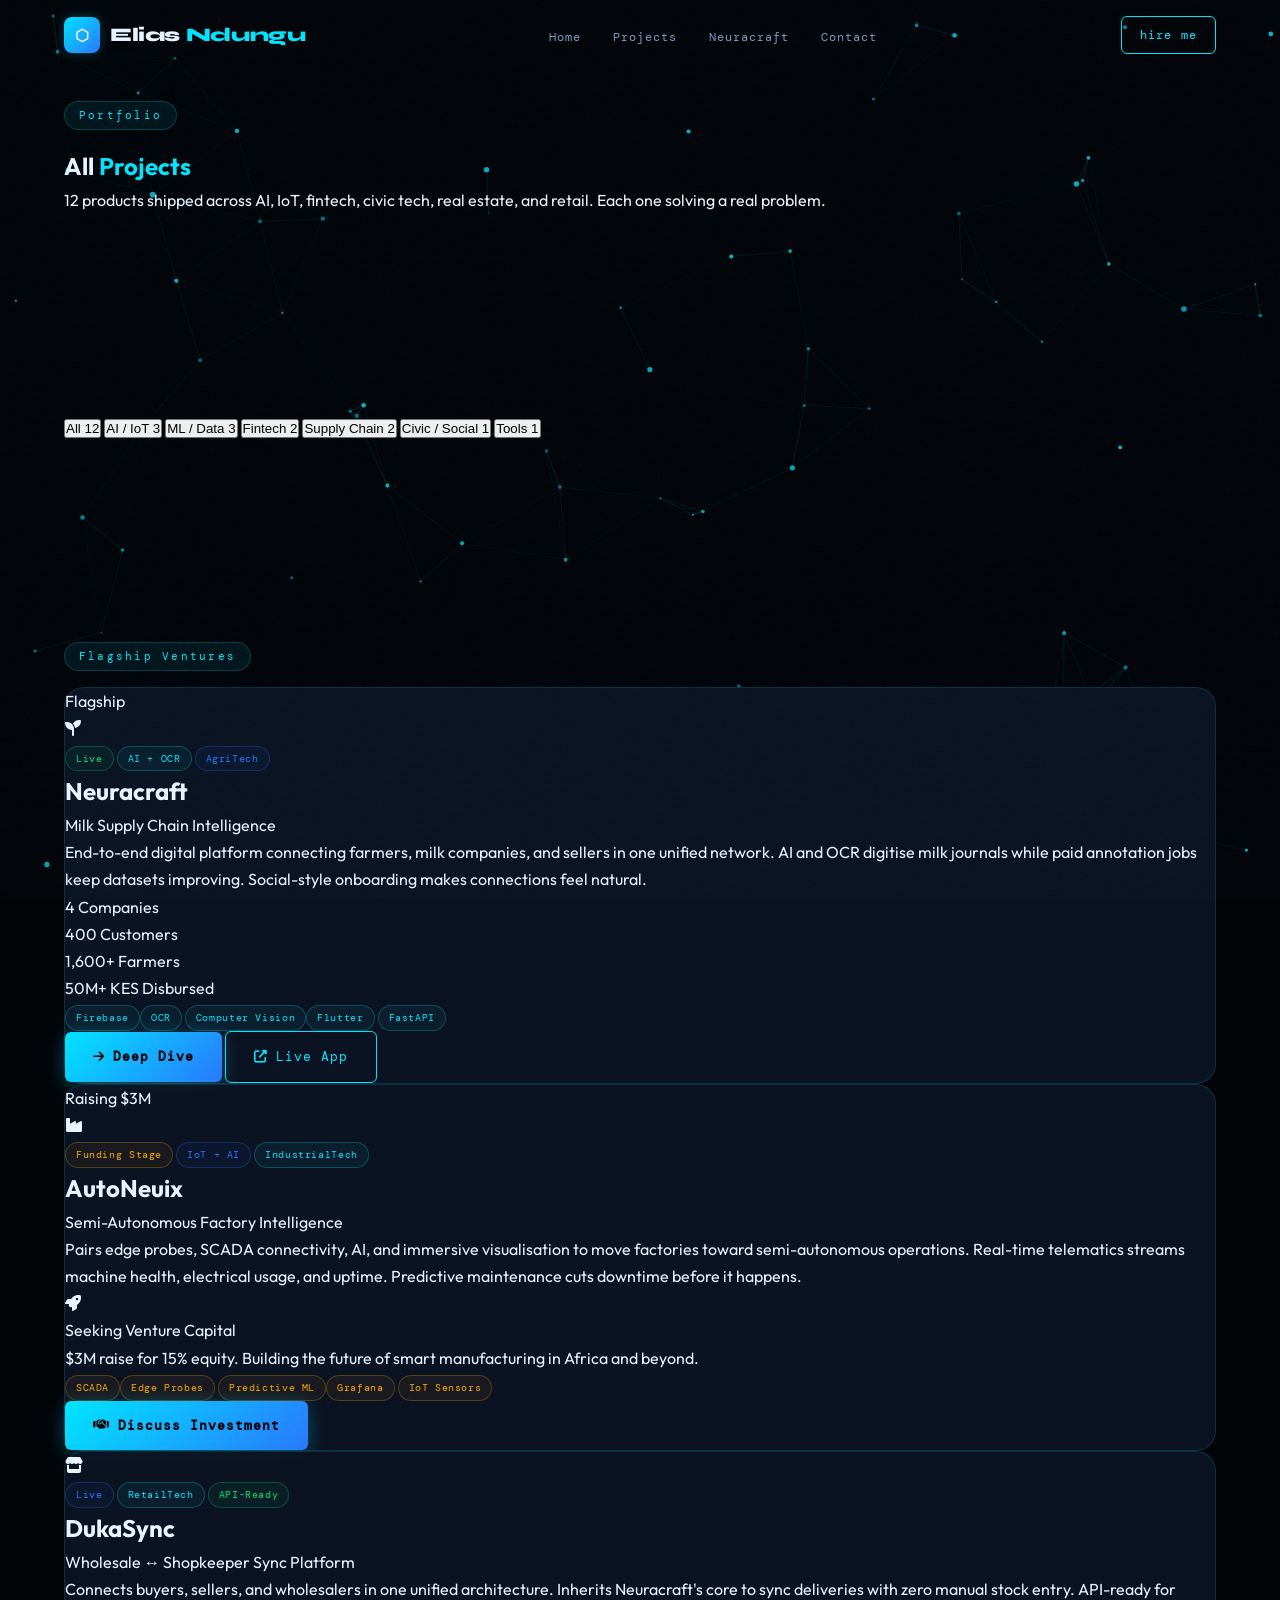
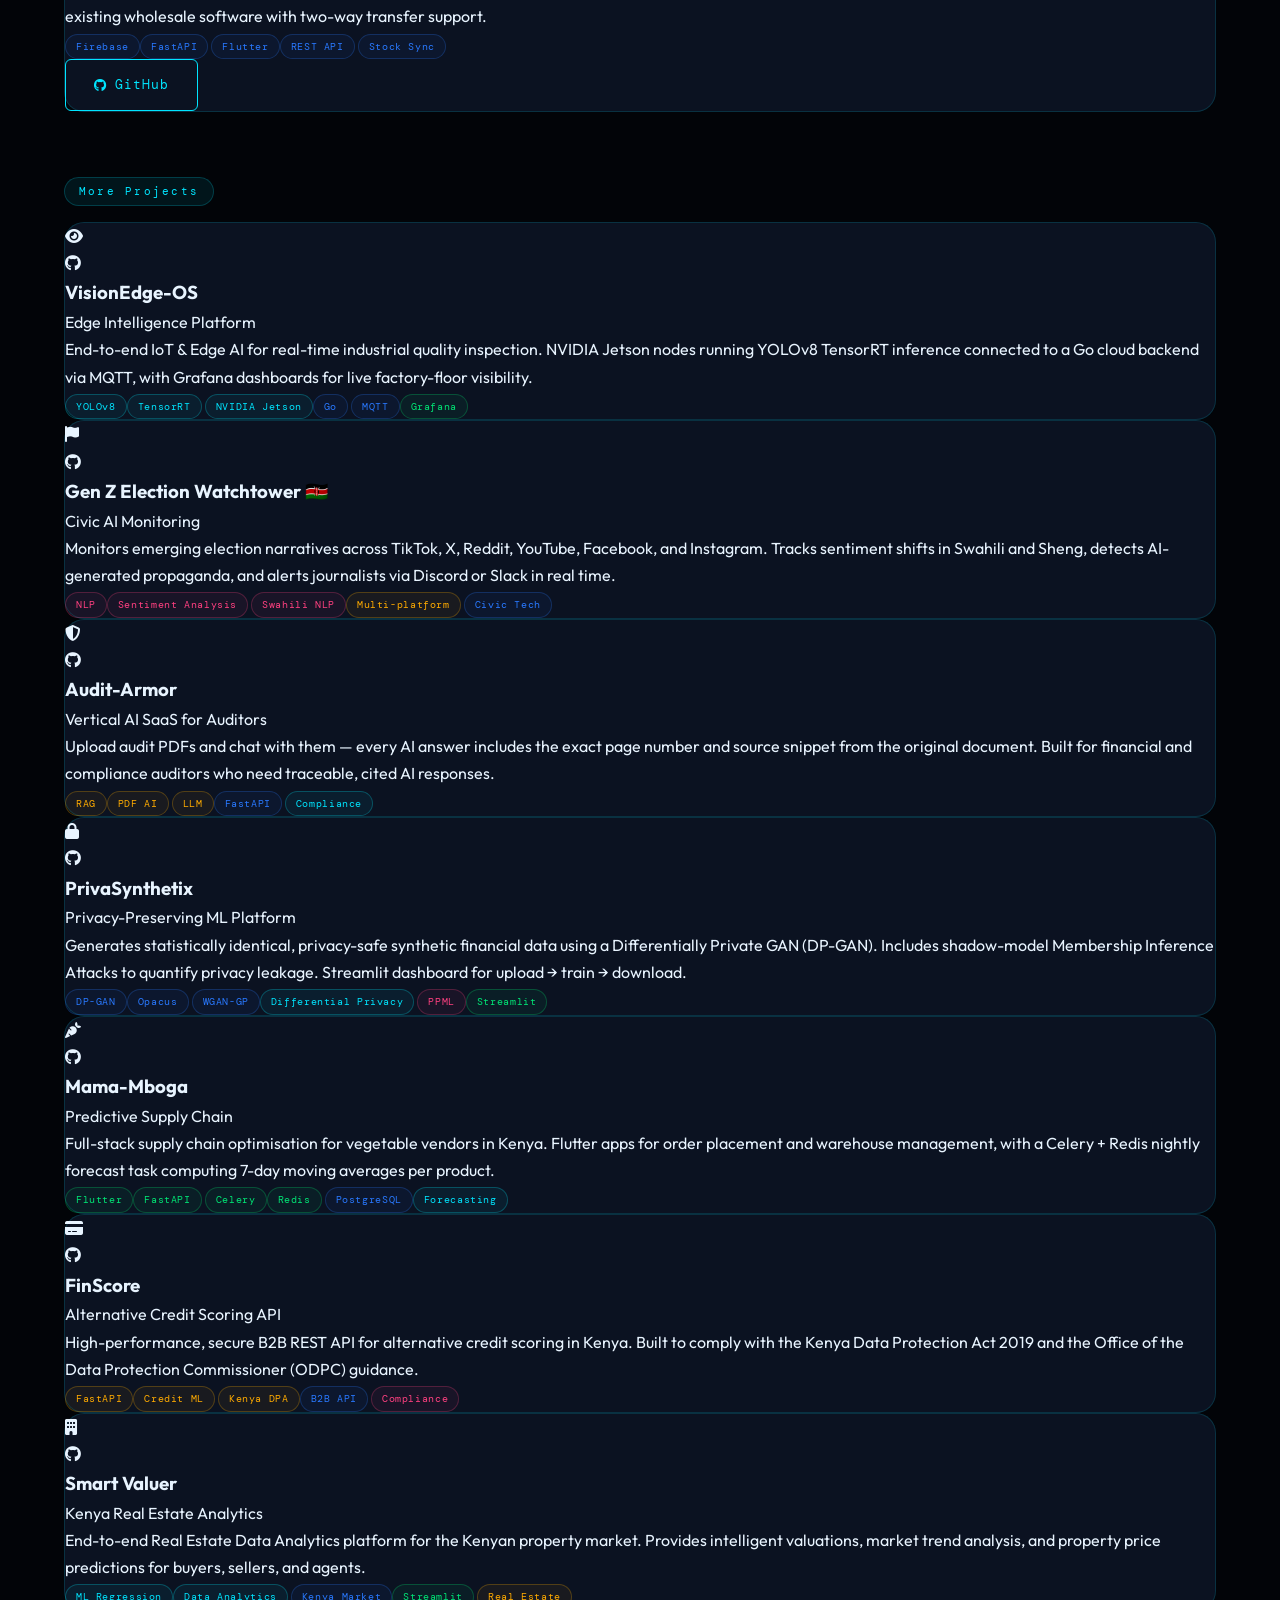
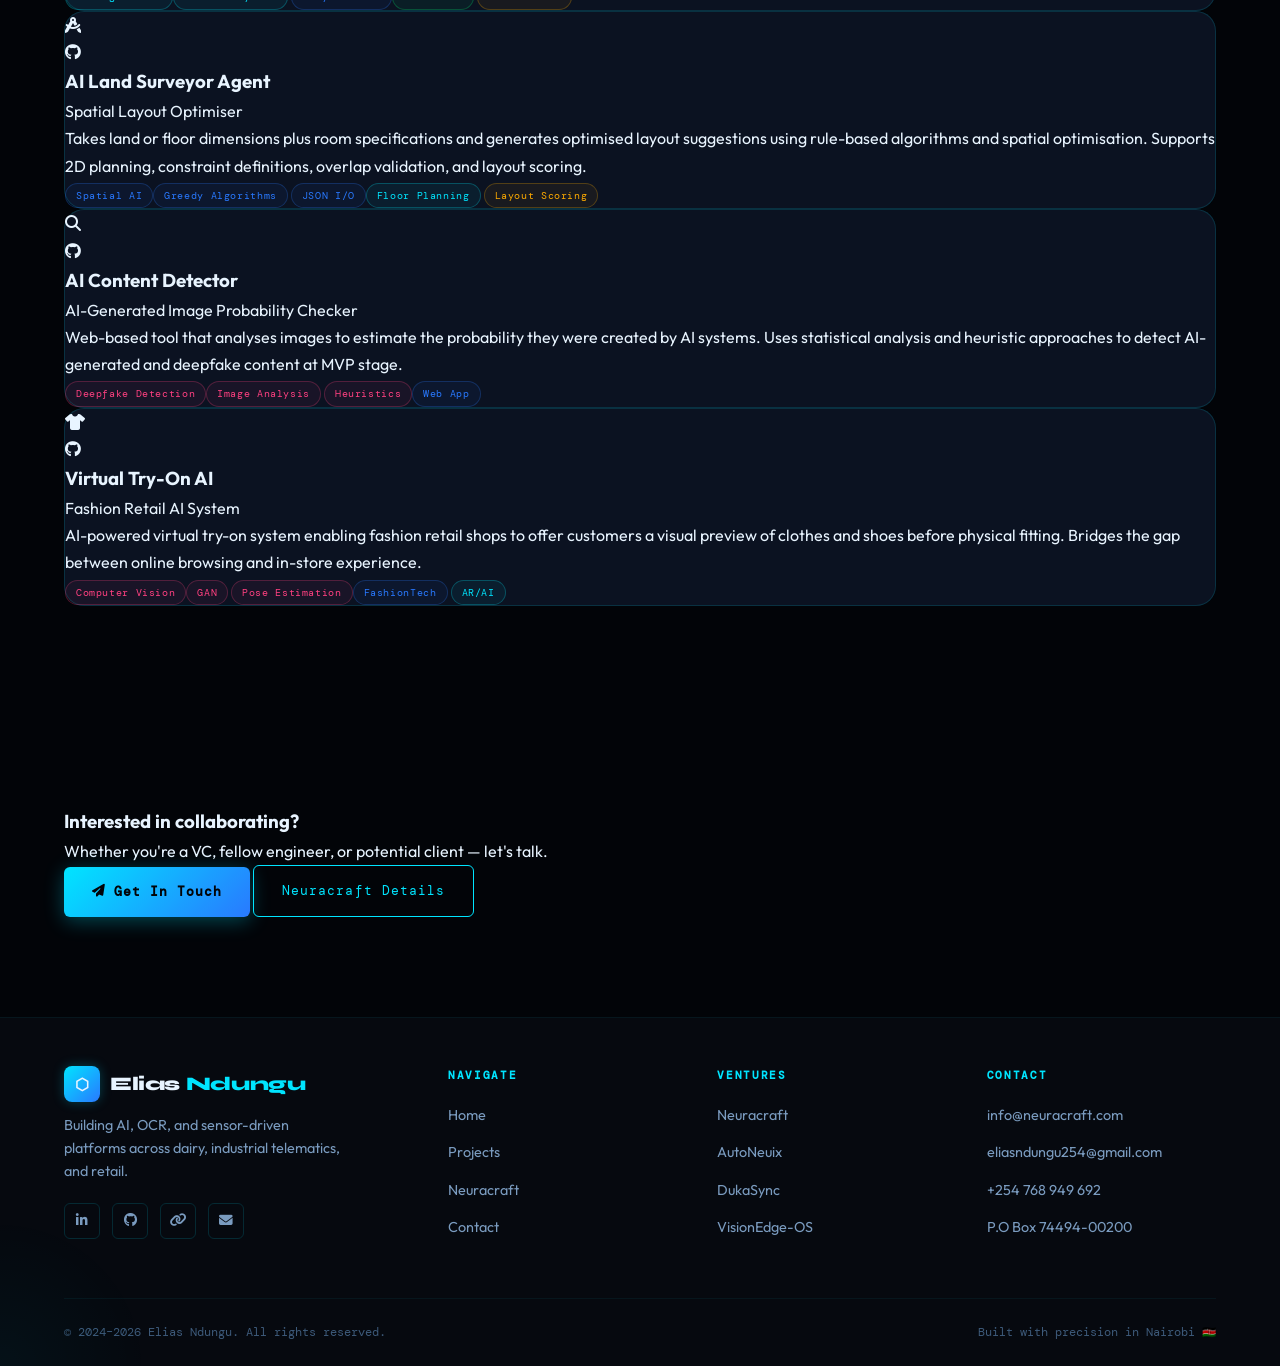
==== projects.html @ ff25c3ec "Rename js/projects.html to projects.html" ====
<!DOCTYPE html>
<html lang="en">
<head>
  <meta charset="UTF-8">
  <meta name="viewport" content="width=device-width, initial-scale=1.0">
  <title>Projects — Elias Ndungu</title>
  <link rel="stylesheet" href="css/styles.css">
  <link rel="stylesheet" href="css/projects.css">
  <link rel="stylesheet" href="https://cdnjs.cloudflare.com/ajax/libs/font-awesome/6.5.0/css/all.min.css">
</head>
<body>

<canvas id="bg-canvas"></canvas>

<!-- NAVIGATION -->
<nav class="navbar">
  <div class="container">
    <div class="logo">
      <span class="logo-icon">⬡</span>
      <span class="logo-text">Elias <span>Ndungu</span></span>
    </div>
    <button class="menu-toggle" id="menu-toggle"><i class="fas fa-bars"></i></button>
    <ul class="navbar-links">
      <li><a href="index.html">Home</a></li>
      <li><a href="projects.html" class="active">Projects</a></li>
      <li><a href="neuracraft.html">Neuracraft</a></li>
      <li><a href="contact.html">Contact</a></li>
    </ul>
    <a href="contact.html" class="nav-cta">hire me</a>
  </div>
</nav>

<!-- PAGE HERO -->
<section class="page-hero">
  <div class="container">
    <div class="page-hero-content reveal">
      <span class="section-tag">Portfolio</span>
      <h1>All <span class="highlight">Projects</span></h1>
      <p>12 products shipped across AI, IoT, fintech, civic tech, real estate, and retail. Each one solving a real problem.</p>
    </div>
  </div>
</section>

<!-- FILTER BAR -->
<section class="filter-section">
  <div class="container">
    <div class="filter-bar reveal">
      <button class="filter-btn active" data-filter="all">All <span class="filter-count">12</span></button>
      <button class="filter-btn" data-filter="ai-iot">AI / IoT <span class="filter-count">3</span></button>
      <button class="filter-btn" data-filter="ml">ML / Data <span class="filter-count">3</span></button>
      <button class="filter-btn" data-filter="fintech">Fintech <span class="filter-count">2</span></button>
      <button class="filter-btn" data-filter="supply-chain">Supply Chain <span class="filter-count">2</span></button>
      <button class="filter-btn" data-filter="civic">Civic / Social <span class="filter-count">1</span></button>
      <button class="filter-btn" data-filter="tools">Tools <span class="filter-count">1</span></button>
    </div>
  </div>
</section>

<!-- FEATURED — FLAGSHIP VENTURES -->
<section class="projects-section">
  <div class="container">
    <div class="projects-label reveal"><span class="section-tag">Flagship Ventures</span></div>

    <div class="featured-grid">

      <!-- NEURACRAFT -->
      <div class="featured-card glass-card reveal" data-category="ai-iot" id="neuracraft">
        <div class="feat-badge">Flagship</div>
        <div class="feat-header">
          <div class="feat-icon" style="--c: var(--accent-green)"><i class="fas fa-seedling"></i></div>
          <div class="feat-meta">
            <div class="feat-tags">
              <span class="tag tag-green">Live</span>
              <span class="tag tag-cyan">AI + OCR</span>
              <span class="tag tag-blue">AgriTech</span>
            </div>
          </div>
        </div>
        <h2 class="feat-title">Neuracraft</h2>
        <p class="feat-sub">Milk Supply Chain Intelligence</p>
        <p class="feat-desc">End-to-end digital platform connecting farmers, milk companies, and sellers in one unified network. AI and OCR digitise milk journals while paid annotation jobs keep datasets improving. Social-style onboarding makes connections feel natural.</p>
        <div class="feat-stats">
          <div class="fstat">
            <span class="fstat-num">4</span>
            <span class="fstat-lbl">Companies</span>
          </div>
          <div class="fstat">
            <span class="fstat-num">400</span>
            <span class="fstat-lbl">Customers</span>
          </div>
          <div class="fstat">
            <span class="fstat-num">1,600+</span>
            <span class="fstat-lbl">Farmers</span>
          </div>
          <div class="fstat">
            <span class="fstat-num">50M+</span>
            <span class="fstat-lbl">KES Disbursed</span>
          </div>
        </div>
        <div class="feat-stack">
          <span class="tag tag-cyan">Firebase</span><span class="tag tag-cyan">OCR</span>
          <span class="tag tag-cyan">Computer Vision</span><span class="tag tag-cyan">Flutter</span>
          <span class="tag tag-cyan">FastAPI</span>
        </div>
        <div class="feat-actions">
          <a href="neuracraft.html" class="btn btn-primary"><i class="fas fa-arrow-right"></i> Deep Dive</a>
          <a href="https://neuracraft-378a2.web.app/" target="_blank" class="btn btn-outline"><i class="fas fa-external-link-alt"></i> Live App</a>
        </div>
      </div>

      <!-- AUTONEUIX -->
      <div class="featured-card glass-card reveal reveal-delay-1" data-category="ai-iot" id="autoneuix">
        <div class="feat-badge feat-badge-amber">Raising $3M</div>
        <div class="feat-header">
          <div class="feat-icon" style="--c: var(--accent-amber)"><i class="fas fa-industry"></i></div>
          <div class="feat-meta">
            <div class="feat-tags">
              <span class="tag tag-amber">Funding Stage</span>
              <span class="tag tag-blue">IoT + AI</span>
              <span class="tag tag-cyan">IndustrialTech</span>
            </div>
          </div>
        </div>
        <h2 class="feat-title">AutoNeuix</h2>
        <p class="feat-sub">Semi-Autonomous Factory Intelligence</p>
        <p class="feat-desc">Pairs edge probes, SCADA connectivity, AI, and immersive visualisation to move factories toward semi-autonomous operations. Real-time telematics streams machine health, electrical usage, and uptime. Predictive maintenance cuts downtime before it happens.</p>
        <div class="vc-callout">
          <div class="vc-icon"><i class="fas fa-rocket"></i></div>
          <div>
            <p class="vc-title">Seeking Venture Capital</p>
            <p class="vc-desc">$3M raise for 15% equity. Building the future of smart manufacturing in Africa and beyond.</p>
          </div>
        </div>
        <div class="feat-stack">
          <span class="tag tag-amber">SCADA</span><span class="tag tag-amber">Edge Probes</span>
          <span class="tag tag-amber">Predictive ML</span><span class="tag tag-amber">Grafana</span>
          <span class="tag tag-amber">IoT Sensors</span>
        </div>
        <div class="feat-actions">
          <a href="contact.html" class="btn btn-primary"><i class="fas fa-handshake"></i> Discuss Investment</a>
        </div>
      </div>

      <!-- DUKASYNC -->
      <div class="featured-card glass-card reveal reveal-delay-2" data-category="supply-chain" id="dukasync">
        <div class="feat-header">
          <div class="feat-icon" style="--c: var(--accent-blue)"><i class="fas fa-store"></i></div>
          <div class="feat-meta">
            <div class="feat-tags">
              <span class="tag tag-blue">Live</span>
              <span class="tag tag-cyan">RetailTech</span>
              <span class="tag tag-green">API-Ready</span>
            </div>
          </div>
        </div>
        <h2 class="feat-title">DukaSync</h2>
        <p class="feat-sub">Wholesale ↔ Shopkeeper Sync Platform</p>
        <p class="feat-desc">Connects buyers, sellers, and wholesalers in one unified architecture. Inherits Neuracraft's core to sync deliveries with zero manual stock entry. API-ready for existing wholesale software with two-way transfer support.</p>
        <div class="feat-stack">
          <span class="tag tag-blue">Firebase</span><span class="tag tag-blue">FastAPI</span>
          <span class="tag tag-blue">Flutter</span><span class="tag tag-blue">REST API</span>
          <span class="tag tag-blue">Stock Sync</span>
        </div>
        <div class="feat-actions">
          <a href="https://github.com/eliasndungu/DukaSync" target="_blank" class="btn btn-outline"><i class="fab fa-github"></i> GitHub</a>
        </div>
      </div>

    </div><!-- /featured-grid -->

    <!-- ALL OTHER PROJECTS -->
    <div class="projects-label reveal" style="margin-top: 64px;"><span class="section-tag">More Projects</span></div>

    <div class="projects-grid">

      <!-- VISIONEDGE-OS -->
      <div class="project-card glass-card reveal" data-category="ai-iot">
        <div class="card-top">
          <div class="card-icon" style="--c: var(--accent-cyan)"><i class="fas fa-eye"></i></div>
          <div class="card-links">
            <a href="https://github.com/eliasndungu/VisionEdge-OS_Edge-Intelligence" target="_blank" title="GitHub"><i class="fab fa-github"></i></a>
          </div>
        </div>
        <h3>VisionEdge-OS</h3>
        <p class="card-sub">Edge Intelligence Platform</p>
        <p class="card-desc">End-to-end IoT & Edge AI for real-time industrial quality inspection. NVIDIA Jetson nodes running YOLOv8 TensorRT inference connected to a Go cloud backend via MQTT, with Grafana dashboards for live factory-floor visibility.</p>
        <div class="card-tags">
          <span class="tag tag-cyan">YOLOv8</span><span class="tag tag-cyan">TensorRT</span>
          <span class="tag tag-cyan">NVIDIA Jetson</span><span class="tag tag-blue">Go</span>
          <span class="tag tag-blue">MQTT</span><span class="tag tag-green">Grafana</span>
        </div>
      </div>

      <!-- GEN Z WATCHTOWER -->
      <div class="project-card glass-card reveal reveal-delay-1" data-category="civic">
        <div class="card-top">
          <div class="card-icon" style="--c: var(--accent-pink)"><i class="fas fa-flag"></i></div>
          <div class="card-links">
            <a href="https://github.com/eliasndungu/Gen-Z-Election-Watchtower" target="_blank" title="GitHub"><i class="fab fa-github"></i></a>
          </div>
        </div>
        <h3>Gen Z Election Watchtower 🇰🇪</h3>
        <p class="card-sub">Civic AI Monitoring</p>
        <p class="card-desc">Monitors emerging election narratives across TikTok, X, Reddit, YouTube, Facebook, and Instagram. Tracks sentiment shifts in Swahili and Sheng, detects AI-generated propaganda, and alerts journalists via Discord or Slack in real time.</p>
        <div class="card-tags">
          <span class="tag tag-pink">NLP</span><span class="tag tag-pink">Sentiment Analysis</span>
          <span class="tag tag-pink">Swahili NLP</span><span class="tag tag-amber">Multi-platform</span>
          <span class="tag tag-blue">Civic Tech</span>
        </div>
      </div>

      <!-- AUDIT-ARMOR -->
      <div class="project-card glass-card reveal reveal-delay-2" data-category="fintech">
        <div class="card-top">
          <div class="card-icon" style="--c: var(--accent-amber)"><i class="fas fa-shield-alt"></i></div>
          <div class="card-links">
            <a href="https://github.com/eliasndungu/Audit-Armor" target="_blank" title="GitHub"><i class="fab fa-github"></i></a>
          </div>
        </div>
        <h3>Audit-Armor</h3>
        <p class="card-sub">Vertical AI SaaS for Auditors</p>
        <p class="card-desc">Upload audit PDFs and chat with them — every AI answer includes the exact page number and source snippet from the original document. Built for financial and compliance auditors who need traceable, cited AI responses.</p>
        <div class="card-tags">
          <span class="tag tag-amber">RAG</span><span class="tag tag-amber">PDF AI</span>
          <span class="tag tag-amber">LLM</span><span class="tag tag-blue">FastAPI</span>
          <span class="tag tag-cyan">Compliance</span>
        </div>
      </div>

      <!-- PRIVASYNTHETIX -->
      <div class="project-card glass-card reveal" data-category="ml">
        <div class="card-top">
          <div class="card-icon" style="--c: var(--accent-blue)"><i class="fas fa-lock"></i></div>
          <div class="card-links">
            <a href="https://github.com/eliasndungu/PrivaSynthetix_PPML" target="_blank" title="GitHub"><i class="fab fa-github"></i></a>
          </div>
        </div>
        <h3>PrivaSynthetix</h3>
        <p class="card-sub">Privacy-Preserving ML Platform</p>
        <p class="card-desc">Generates statistically identical, privacy-safe synthetic financial data using a Differentially Private GAN (DP-GAN). Includes shadow-model Membership Inference Attacks to quantify privacy leakage. Streamlit dashboard for upload → train → download.</p>
        <div class="card-tags">
          <span class="tag tag-blue">DP-GAN</span><span class="tag tag-blue">Opacus</span>
          <span class="tag tag-blue">WGAN-GP</span><span class="tag tag-cyan">Differential Privacy</span>
          <span class="tag tag-pink">PPML</span><span class="tag tag-green">Streamlit</span>
        </div>
      </div>

      <!-- MAMA MBOGA -->
      <div class="project-card glass-card reveal reveal-delay-1" data-category="supply-chain">
        <div class="card-top">
          <div class="card-icon" style="--c: var(--accent-green)"><i class="fas fa-carrot"></i></div>
          <div class="card-links">
            <a href="https://github.com/eliasndungu/Mama-Mboga-Predictive-Supply-Chain" target="_blank" title="GitHub"><i class="fab fa-github"></i></a>
          </div>
        </div>
        <h3>Mama-Mboga</h3>
        <p class="card-sub">Predictive Supply Chain</p>
        <p class="card-desc">Full-stack supply chain optimisation for vegetable vendors in Kenya. Flutter apps for order placement and warehouse management, with a Celery + Redis nightly forecast task computing 7-day moving averages per product.</p>
        <div class="card-tags">
          <span class="tag tag-green">Flutter</span><span class="tag tag-green">FastAPI</span>
          <span class="tag tag-green">Celery</span><span class="tag tag-green">Redis</span>
          <span class="tag tag-blue">PostgreSQL</span><span class="tag tag-cyan">Forecasting</span>
        </div>
      </div>

      <!-- FINSCORE -->
      <div class="project-card glass-card reveal reveal-delay-2" data-category="fintech">
        <div class="card-top">
          <div class="card-icon" style="--c: var(--accent-amber)"><i class="fas fa-credit-card"></i></div>
          <div class="card-links">
            <a href="https://github.com/eliasndungu/FinScore-Alternative-Credit-API" target="_blank" title="GitHub"><i class="fab fa-github"></i></a>
          </div>
        </div>
        <h3>FinScore</h3>
        <p class="card-sub">Alternative Credit Scoring API</p>
        <p class="card-desc">High-performance, secure B2B REST API for alternative credit scoring in Kenya. Built to comply with the Kenya Data Protection Act 2019 and the Office of the Data Protection Commissioner (ODPC) guidance.</p>
        <div class="card-tags">
          <span class="tag tag-amber">FastAPI</span><span class="tag tag-amber">Credit ML</span>
          <span class="tag tag-amber">Kenya DPA</span><span class="tag tag-blue">B2B API</span>
          <span class="tag tag-pink">Compliance</span>
        </div>
      </div>

      <!-- SMART VALUER -->
      <div class="project-card glass-card reveal" data-category="ml">
        <div class="card-top">
          <div class="card-icon" style="--c: var(--accent-cyan)"><i class="fas fa-building"></i></div>
          <div class="card-links">
            <a href="https://github.com/eliasndungu/Smart-Valuer-Real-Estate-Analytics" target="_blank" title="GitHub"><i class="fab fa-github"></i></a>
          </div>
        </div>
        <h3>Smart Valuer</h3>
        <p class="card-sub">Kenya Real Estate Analytics</p>
        <p class="card-desc">End-to-end Real Estate Data Analytics platform for the Kenyan property market. Provides intelligent valuations, market trend analysis, and property price predictions for buyers, sellers, and agents.</p>
        <div class="card-tags">
          <span class="tag tag-cyan">ML Regression</span><span class="tag tag-cyan">Data Analytics</span>
          <span class="tag tag-blue">Kenya Market</span><span class="tag tag-green">Streamlit</span>
          <span class="tag tag-amber">Real Estate</span>
        </div>
      </div>

      <!-- AI LAND SURVEYOR -->
      <div class="project-card glass-card reveal reveal-delay-1" data-category="tools">
        <div class="card-top">
          <div class="card-icon" style="--c: var(--accent-blue)"><i class="fas fa-drafting-compass"></i></div>
          <div class="card-links">
            <a href="https://github.com/eliasndungu/AI-Agent-for-Land-Surveyors-Floor-Planners" target="_blank" title="GitHub"><i class="fab fa-github"></i></a>
          </div>
        </div>
        <h3>AI Land Surveyor Agent</h3>
        <p class="card-sub">Spatial Layout Optimiser</p>
        <p class="card-desc">Takes land or floor dimensions plus room specifications and generates optimised layout suggestions using rule-based algorithms and spatial optimisation. Supports 2D planning, constraint definitions, overlap validation, and layout scoring.</p>
        <div class="card-tags">
          <span class="tag tag-blue">Spatial AI</span><span class="tag tag-blue">Greedy Algorithms</span>
          <span class="tag tag-blue">JSON I/O</span><span class="tag tag-cyan">Floor Planning</span>
          <span class="tag tag-amber">Layout Scoring</span>
        </div>
      </div>

      <!-- AI CONTENT CHECKER -->
      <div class="project-card glass-card reveal reveal-delay-2" data-category="ml">
        <div class="card-top">
          <div class="card-icon" style="--c: var(--accent-pink)"><i class="fas fa-search"></i></div>
          <div class="card-links">
            <a href="https://github.com/eliasndungu/AI-Deepfake-AI-Generated-Content-Probability-Checker" target="_blank" title="GitHub"><i class="fab fa-github"></i></a>
          </div>
        </div>
        <h3>AI Content Detector</h3>
        <p class="card-sub">AI-Generated Image Probability Checker</p>
        <p class="card-desc">Web-based tool that analyses images to estimate the probability they were created by AI systems. Uses statistical analysis and heuristic approaches to detect AI-generated and deepfake content at MVP stage.</p>
        <div class="card-tags">
          <span class="tag tag-pink">Deepfake Detection</span><span class="tag tag-pink">Image Analysis</span>
          <span class="tag tag-pink">Heuristics</span><span class="tag tag-blue">Web App</span>
        </div>
      </div>

      <!-- VIRTUAL TRY-ON -->
      <div class="project-card glass-card reveal" data-category="ai-iot">
        <div class="card-top">
          <div class="card-icon" style="--c: var(--accent-pink)"><i class="fas fa-tshirt"></i></div>
          <div class="card-links">
            <a href="https://github.com/eliasndungu/Virtual-Try-On-AI-for-Clothes-Shoes" target="_blank" title="GitHub"><i class="fab fa-github"></i></a>
          </div>
        </div>
        <h3>Virtual Try-On AI</h3>
        <p class="card-sub">Fashion Retail AI System</p>
        <p class="card-desc">AI-powered virtual try-on system enabling fashion retail shops to offer customers a visual preview of clothes and shoes before physical fitting. Bridges the gap between online browsing and in-store experience.</p>
        <div class="card-tags">
          <span class="tag tag-pink">Computer Vision</span><span class="tag tag-pink">GAN</span>
          <span class="tag tag-pink">Pose Estimation</span><span class="tag tag-blue">FashionTech</span>
          <span class="tag tag-cyan">AR/AI</span>
        </div>
      </div>

    </div><!-- /projects-grid -->
  </div>
</section>

<!-- CTA -->
<section class="cta-strip">
  <div class="container">
    <div class="strip-inner reveal">
      <div>
        <h3>Interested in collaborating?</h3>
        <p>Whether you're a VC, fellow engineer, or potential client — let's talk.</p>
      </div>
      <div class="strip-actions">
        <a href="contact.html" class="btn btn-primary"><i class="fas fa-paper-plane"></i> Get In Touch</a>
        <a href="neuracraft.html" class="btn btn-outline">Neuracraft Details</a>
      </div>
    </div>
  </div>
</section>

<!-- FOOTER -->
<footer>
  <div class="container">
    <div class="footer-inner">
      <div class="footer-brand">
        <div class="logo">
          <span class="logo-icon">⬡</span>
          <span class="logo-text">Elias <span>Ndungu</span></span>
        </div>
        <p>Building AI, OCR, and sensor-driven platforms across dairy, industrial telematics, and retail.</p>
        <div class="social-links">
          <a href="https://linkedin.com/in/elias-ndungu-278a21244/" target="_blank" class="social-link"><i class="fab fa-linkedin-in"></i></a>
          <a href="https://github.com/eliasndungu" target="_blank" class="social-link"><i class="fab fa-github"></i></a>
          <a href="https://neuracraft-378a2.web.app/" target="_blank" class="social-link"><i class="fas fa-link"></i></a>
          <a href="mailto:info@neuracraft.com" class="social-link"><i class="fas fa-envelope"></i></a>
        </div>
      </div>
      <div class="footer-col">
        <h5>Navigate</h5>
        <ul>
          <li><a href="index.html">Home</a></li>
          <li><a href="projects.html">Projects</a></li>
          <li><a href="neuracraft.html">Neuracraft</a></li>
          <li><a href="contact.html">Contact</a></li>
        </ul>
      </div>
      <div class="footer-col">
        <h5>Ventures</h5>
        <ul>
          <li><a href="neuracraft.html">Neuracraft</a></li>
          <li><a href="#autoneuix">AutoNeuix</a></li>
          <li><a href="#dukasync">DukaSync</a></li>
          <li><a href="#">VisionEdge-OS</a></li>
        </ul>
      </div>
      <div class="footer-col">
        <h5>Contact</h5>
        <ul>
          <li><a href="mailto:info@neuracraft.com">info@neuracraft.com</a></li>
          <li><a href="mailto:eliasndungu254@gmail.com">eliasndungu254@gmail.com</a></li>
          <li><a href="tel:+254768949692">+254 768 949 692</a></li>
          <li><a>P.O Box 74494-00200</a></li>
        </ul>
      </div>
    </div>
    <div class="footer-bottom">
      <span>&copy; 2024–2026 Elias Ndungu. All rights reserved.</span>
      <span>Built with precision in Nairobi 🇰🇪</span>
    </div>
  </div>
</footer>

<script src="js/main.js"></script>
</body>
</html>
---- css/styles.css ----
/* ============================================================
   ELIAS NDUNGU PORTFOLIO — SHARED STYLES
   Theme: Deep Space / Neural Dark — Bespoke AI Aesthetic
   ============================================================ */

@import url('https://fonts.googleapis.com/css2?family=Syne:wght@400;500;600;700;800&family=DM+Mono:ital,wght@0,300;0,400;0,500;1,300&family=Outfit:wght@300;400;500;600;700&display=swap');

/* ── RESET & BASE ─────────────────────────────────────────── */
*, *::before, *::after { box-sizing: border-box; margin: 0; padding: 0; }

:root {
  --bg-void:        #020408;
  --bg-deep:        #06090f;
  --bg-surface:     #0c1220;
  --bg-glass:       rgba(12, 18, 32, 0.7);
  --bg-card:        rgba(14, 22, 38, 0.85);

  --accent-cyan:    #00e5ff;
  --accent-blue:    #2979ff;
  --accent-pulse:   #00b8d9;
  --accent-green:   #00e676;
  --accent-amber:   #ffab00;
  --accent-pink:    #ff4081;

  --text-primary:   #e8f4ff;
  --text-secondary: #7a9bbf;
  --text-muted:     #3d5a7a;
  --text-code:      #00e5ff;

  --border-glow:    rgba(0, 229, 255, 0.15);
  --border-subtle:  rgba(0, 229, 255, 0.06);

  --glow-sm:  0 0 12px rgba(0, 229, 255, 0.25);
  --glow-md:  0 0 30px rgba(0, 229, 255, 0.2), 0 0 60px rgba(41, 121, 255, 0.1);
  --glow-lg:  0 0 60px rgba(0, 229, 255, 0.15), 0 0 120px rgba(41, 121, 255, 0.08);

  --font-display: 'Syne', sans-serif;
  --font-body:    'Outfit', sans-serif;
  --font-mono:    'DM Mono', monospace;

  --radius-sm:  6px;
  --radius-md:  12px;
  --radius-lg:  20px;
  --radius-xl:  32px;

  --transition: 0.3s cubic-bezier(0.4, 0, 0.2, 1);
  --transition-slow: 0.6s cubic-bezier(0.4, 0, 0.2, 1);
}

html { scroll-behavior: smooth; font-size: 16px; }

body {
  font-family: var(--font-body);
  background: var(--bg-void);
  color: var(--text-primary);
  line-height: 1.7;
  overflow-x: hidden;
  -webkit-font-smoothing: antialiased;
}

/* Scanline overlay */
body::before {
  content: '';
  position: fixed;
  inset: 0;
  background: repeating-linear-gradient(
    0deg,
    transparent,
    transparent 2px,
    rgba(0, 229, 255, 0.012) 2px,
    rgba(0, 229, 255, 0.012) 4px
  );
  pointer-events: none;
  z-index: 9999;
}

/* Noise texture */
body::after {
  content: '';
  position: fixed;
  inset: 0;
  background-image: url("data:image/svg+xml,%3Csvg viewBox='0 0 256 256' xmlns='http://www.w3.org/2000/svg'%3E%3Cfilter id='noise'%3E%3CfeTurbulence type='fractalNoise' baseFrequency='0.9' numOctaves='4' stitchTiles='stitch'/%3E%3C/filter%3E%3Crect width='100%25' height='100%25' filter='url(%23noise)' opacity='0.04'/%3E%3C/svg%3E");
  pointer-events: none;
  z-index: 9998;
  opacity: 0.4;
}

a { text-decoration: none; color: inherit; }
img { max-width: 100%; display: block; }
ul { list-style: none; }

/* ── CANVAS BACKGROUND ────────────────────────────────────── */
#bg-canvas {
  position: fixed;
  inset: 0;
  z-index: 0;
  pointer-events: none;
}

/* ── SCROLLBAR ────────────────────────────────────────────── */
::-webkit-scrollbar { width: 4px; }
::-webkit-scrollbar-track { background: var(--bg-void); }
::-webkit-scrollbar-thumb { background: var(--accent-cyan); border-radius: 2px; }

/* ── CONTAINER ────────────────────────────────────────────── */
.container {
  max-width: 1200px;
  margin: 0 auto;
  padding: 0 24px;
  position: relative;
  z-index: 2;
}

/* ── NAVIGATION ───────────────────────────────────────────── */
.navbar {
  position: fixed;
  top: 0; left: 0; right: 0;
  z-index: 1000;
  padding: 16px 0;
  transition: var(--transition);
}

.navbar.scrolled {
  background: rgba(2, 4, 8, 0.92);
  backdrop-filter: blur(20px);
  border-bottom: 1px solid var(--border-subtle);
  padding: 12px 0;
}

.navbar .container {
  display: flex;
  align-items: center;
  justify-content: space-between;
}

.logo {
  display: flex;
  align-items: center;
  gap: 10px;
  font-family: var(--font-display);
  font-weight: 800;
  font-size: 1.2rem;
  letter-spacing: -0.02em;
}

.logo-icon {
  width: 36px; height: 36px;
  background: linear-gradient(135deg, var(--accent-cyan), var(--accent-blue));
  border-radius: 8px;
  display: flex;
  align-items: center;
  justify-content: center;
  font-size: 16px;
  box-shadow: var(--glow-sm);
}

.logo-text { color: var(--text-primary); }
.logo-text span { color: var(--accent-cyan); }

.navbar-links {
  display: flex;
  align-items: center;
  gap: 32px;
}

.navbar-links a {
  font-family: var(--font-mono);
  font-size: 0.78rem;
  letter-spacing: 0.08em;
  color: var(--text-secondary);
  transition: var(--transition);
  position: relative;
}

.navbar-links a::after {
  content: '';
  position: absolute;
  bottom: -4px; left: 0;
  width: 0; height: 1px;
  background: var(--accent-cyan);
  transition: var(--transition);
}

.navbar-links a:hover { color: var(--accent-cyan); }
.navbar-links a:hover::after { width: 100%; }
.navbar-links a.active { color: var(--accent-cyan); }
.navbar-links a.active::after { width: 100%; }

.nav-cta {
  font-family: var(--font-mono);
  font-size: 0.75rem;
  letter-spacing: 0.1em;
  padding: 8px 18px;
  border: 1px solid var(--accent-cyan);
  border-radius: var(--radius-sm);
  color: var(--accent-cyan);
  transition: var(--transition);
}

.nav-cta:hover {
  background: var(--accent-cyan);
  color: var(--bg-void);
  box-shadow: var(--glow-sm);
}

.menu-toggle {
  display: none;
  background: none;
  border: none;
  color: var(--text-primary);
  font-size: 1.2rem;
  cursor: pointer;
}

/* ── BUTTONS ──────────────────────────────────────────────── */
.btn {
  display: inline-flex;
  align-items: center;
  gap: 8px;
  font-family: var(--font-mono);
  font-size: 0.8rem;
  letter-spacing: 0.08em;
  padding: 14px 28px;
  border-radius: var(--radius-sm);
  border: none;
  cursor: pointer;
  transition: var(--transition);
  position: relative;
  overflow: hidden;
}

.btn::before {
  content: '';
  position: absolute;
  inset: 0;
  background: linear-gradient(135deg, transparent 0%, rgba(255,255,255,0.05) 100%);
  opacity: 0;
  transition: var(--transition);
}

.btn:hover::before { opacity: 1; }

.btn-primary {
  background: linear-gradient(135deg, var(--accent-cyan), var(--accent-blue));
  color: var(--bg-void);
  font-weight: 600;
  box-shadow: 0 4px 20px rgba(0, 229, 255, 0.3);
}

.btn-primary:hover {
  transform: translateY(-2px);
  box-shadow: 0 8px 30px rgba(0, 229, 255, 0.4);
}

.btn-outline {
  background: transparent;
  color: var(--accent-cyan);
  border: 1px solid var(--accent-cyan);
}

.btn-outline:hover {
  background: rgba(0, 229, 255, 0.08);
  transform: translateY(-2px);
  box-shadow: var(--glow-sm);
}

.btn-ghost {
  background: rgba(255,255,255,0.04);
  color: var(--text-secondary);
  border: 1px solid var(--border-subtle);
}

.btn-ghost:hover {
  background: rgba(255,255,255,0.08);
  color: var(--text-primary);
}

/* ── SECTION HEADINGS ─────────────────────────────────────── */
.section-heading {
  text-align: center;
  margin-bottom: 64px;
}

.section-tag {
  display: inline-block;
  font-family: var(--font-mono);
  font-size: 0.7rem;
  letter-spacing: 0.2em;
  color: var(--accent-cyan);
  background: rgba(0, 229, 255, 0.08);
  border: 1px solid rgba(0, 229, 255, 0.2);
  padding: 4px 14px;
  border-radius: 100px;
  margin-bottom: 16px;
}

.section-heading h2 {
  font-family: var(--font-display);
  font-size: clamp(2rem, 4vw, 3rem);
  font-weight: 800;
  letter-spacing: -0.03em;
  line-height: 1.1;
  margin-bottom: 16px;
}

.section-heading p {
  font-size: 1.05rem;
  color: var(--text-secondary);
  max-width: 560px;
  margin: 0 auto;
}

.highlight { color: var(--accent-cyan); }

/* ── GLASSMORPHISM CARD ───────────────────────────────────── */
.glass-card {
  background: var(--bg-card);
  border: 1px solid var(--border-glow);
  border-radius: var(--radius-lg);
  backdrop-filter: blur(16px);
  transition: var(--transition);
}

.glass-card:hover {
  border-color: rgba(0, 229, 255, 0.3);
  box-shadow: var(--glow-md);
  transform: translateY(-4px);
}

/* ── SECTION SPACING ──────────────────────────────────────── */
section { padding: 100px 0; position: relative; z-index: 1; }

/* ── FOOTER ───────────────────────────────────────────────── */
footer {
  background: var(--bg-deep);
  border-top: 1px solid var(--border-subtle);
  padding: 48px 0 24px;
  position: relative;
  z-index: 1;
}

.footer-inner {
  display: grid;
  grid-template-columns: 1.5fr 1fr 1fr 1fr;
  gap: 40px;
  margin-bottom: 48px;
}

.footer-brand p {
  font-size: 0.9rem;
  color: var(--text-secondary);
  margin-top: 12px;
  line-height: 1.6;
  max-width: 280px;
}

.footer-col h5 {
  font-family: var(--font-mono);
  font-size: 0.7rem;
  letter-spacing: 0.15em;
  color: var(--accent-cyan);
  margin-bottom: 16px;
  text-transform: uppercase;
}

.footer-col ul li { margin-bottom: 10px; }

.footer-col ul li a {
  font-size: 0.9rem;
  color: var(--text-secondary);
  transition: var(--transition);
}

.footer-col ul li a:hover { color: var(--accent-cyan); }

.footer-bottom {
  border-top: 1px solid var(--border-subtle);
  padding-top: 24px;
  display: flex;
  align-items: center;
  justify-content: space-between;
  font-family: var(--font-mono);
  font-size: 0.72rem;
  color: var(--text-muted);
}

.social-links {
  display: flex;
  gap: 12px;
  margin-top: 20px;
}

.social-link {
  width: 36px; height: 36px;
  border: 1px solid var(--border-glow);
  border-radius: var(--radius-sm);
  display: flex;
  align-items: center;
  justify-content: center;
  color: var(--text-secondary);
  font-size: 0.85rem;
  transition: var(--transition);
}

.social-link:hover {
  border-color: var(--accent-cyan);
  color: var(--accent-cyan);
  box-shadow: var(--glow-sm);
}

/* ── ANIMATIONS ───────────────────────────────────────────── */
@keyframes fadeUp {
  from { opacity: 0; transform: translateY(30px); }
  to   { opacity: 1; transform: translateY(0); }
}

@keyframes fadeIn {
  from { opacity: 0; }
  to   { opacity: 1; }
}

@keyframes pulse-glow {
  0%, 100% { box-shadow: 0 0 10px rgba(0, 229, 255, 0.2); }
  50%       { box-shadow: 0 0 30px rgba(0, 229, 255, 0.5); }
}

@keyframes float {
  0%, 100% { transform: translateY(0); }
  50%       { transform: translateY(-12px); }
}

@keyframes spin-slow {
  from { transform: rotate(0deg); }
  to   { transform: rotate(360deg); }
}

@keyframes blink {
  0%, 100% { opacity: 1; }
  50%       { opacity: 0; }
}

@keyframes scan {
  0%   { transform: translateY(-100%); }
  100% { transform: translateY(100vh); }
}

.reveal {
  opacity: 0;
  transform: translateY(28px);
  transition: opacity 0.7s ease, transform 0.7s ease;
}

.reveal.visible {
  opacity: 1;
  transform: none;
}

.reveal-delay-1 { transition-delay: 0.1s; }
.reveal-delay-2 { transition-delay: 0.2s; }
.reveal-delay-3 { transition-delay: 0.3s; }
.reveal-delay-4 { transition-delay: 0.4s; }
.reveal-delay-5 { transition-delay: 0.5s; }

/* ── CURSOR GLOW ──────────────────────────────────────────── */
.cursor-glow {
  width: 300px; height: 300px;
  position: fixed;
  border-radius: 50%;
  background: radial-gradient(circle, rgba(0, 229, 255, 0.04) 0%, transparent 70%);
  pointer-events: none;
  z-index: 9997;
  transform: translate(-50%, -50%);
  transition: 0.15s ease;
}

/* ── TAG CHIPS ────────────────────────────────────────────── */
.tag {
  display: inline-block;
  font-family: var(--font-mono);
  font-size: 0.65rem;
  letter-spacing: 0.06em;
  padding: 3px 10px;
  border-radius: 100px;
  border: 1px solid;
}

.tag-cyan  { color: var(--accent-cyan);  border-color: rgba(0,229,255,0.25);  background: rgba(0,229,255,0.06);  }
.tag-blue  { color: var(--accent-blue);  border-color: rgba(41,121,255,0.25); background: rgba(41,121,255,0.06); }
.tag-green { color: var(--accent-green); border-color: rgba(0,230,118,0.25);  background: rgba(0,230,118,0.06);  }
.tag-amber { color: var(--accent-amber); border-color: rgba(255,171,0,0.25);  background: rgba(255,171,0,0.06);  }
.tag-pink  { color: var(--accent-pink);  border-color: rgba(255,64,129,0.25); background: rgba(255,64,129,0.06); }

/* ── RESPONSIVE ───────────────────────────────────────────── */
@media (max-width: 768px) {
  .navbar-links { display: none; flex-direction: column; gap: 0; }
  .navbar-links.open {
    display: flex;
    position: absolute;
    top: 100%; left: 0; right: 0;
    background: rgba(2, 4, 8, 0.97);
    backdrop-filter: blur(20px);
    border-bottom: 1px solid var(--border-subtle);
    padding: 16px 24px 24px;
  }
  .navbar-links.open li { padding: 10px 0; border-bottom: 1px solid var(--border-subtle); }
  .navbar-links.open a { font-size: 0.9rem; }
  .menu-toggle { display: block; }
  .nav-cta { display: none; }
  .footer-inner { grid-template-columns: 1fr 1fr; }
  section { padding: 64px 0; }
}

@media (max-width: 480px) {
  .footer-inner { grid-template-columns: 1fr; }
}
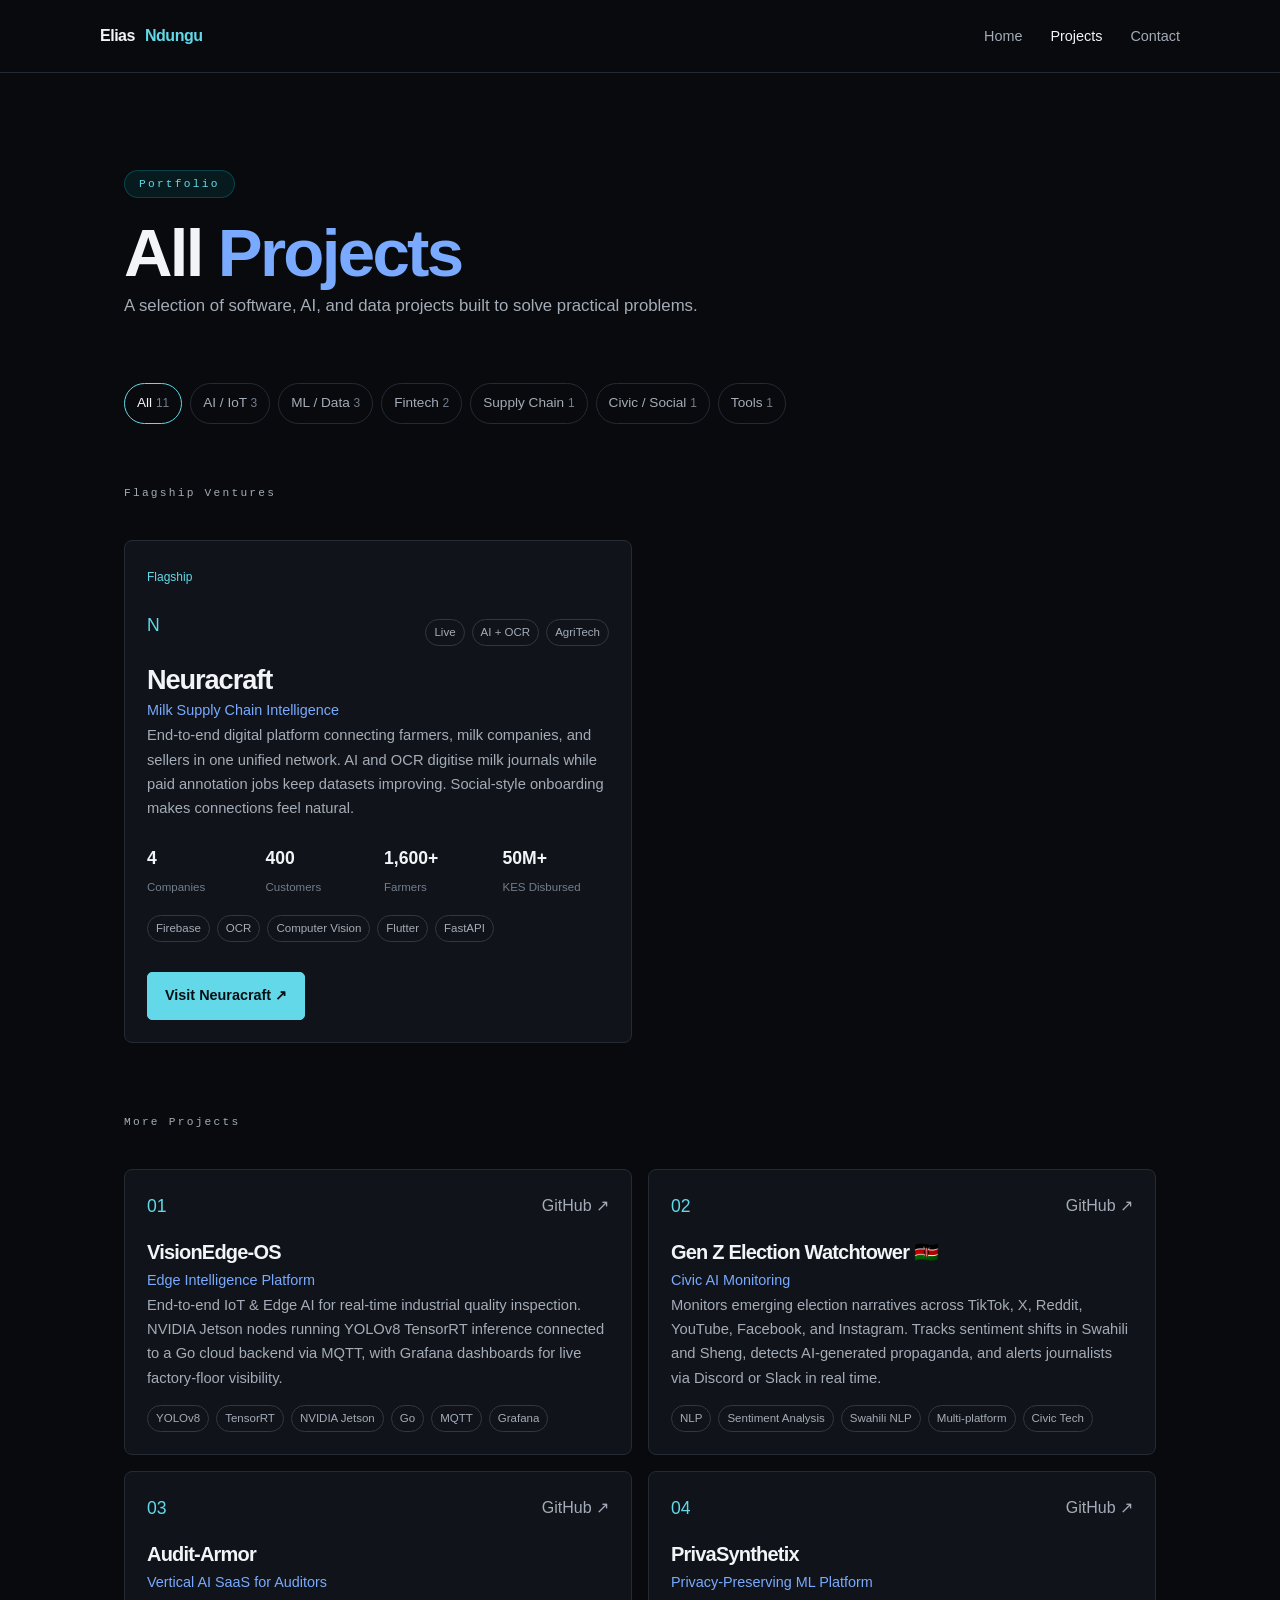
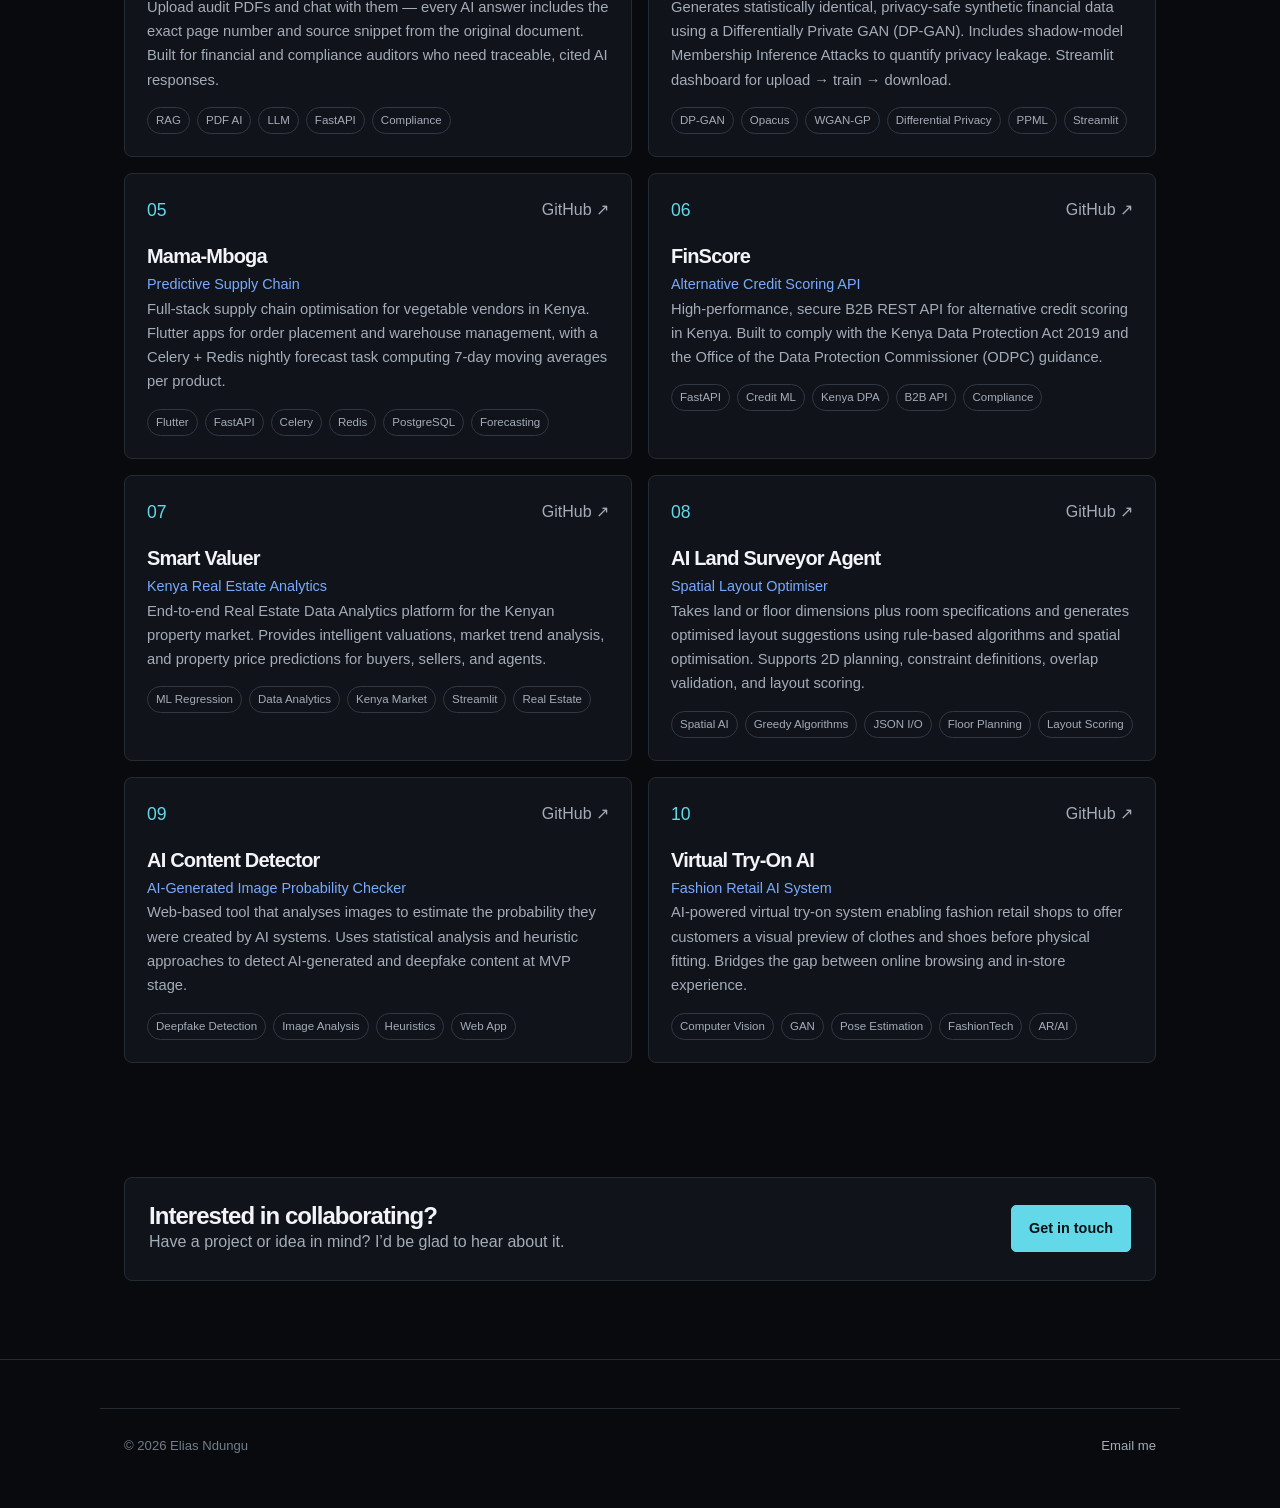
==== commit ab69184a: "Refresh portfolio with minimalist design Co-authored-by: Copilot <223556219+Copilot@users.noreply.gi" ====
--- a/projects.html
+++ b/projects.html
@@ -3,32 +3,25 @@
 <head>
   <meta charset="UTF-8">
   <meta name="viewport" content="width=device-width, initial-scale=1.0">
+  <meta name="description" content="Selected software, AI, and data projects by Elias Ndungu.">
   <title>Projects — Elias Ndungu</title>
   <link rel="stylesheet" href="css/styles.css">
-  <link rel="stylesheet" href="css/projects.css">
-  <link rel="stylesheet" href="https://cdnjs.cloudflare.com/ajax/libs/font-awesome/6.5.0/css/all.min.css">
+  <link rel="stylesheet" href="css/portfolio.css">
 </head>
 <body>
-
-<canvas id="bg-canvas"></canvas>
-
-<!-- NAVIGATION -->
-<nav class="navbar">
-  <div class="container">
-    <div class="logo">
-      <span class="logo-icon">⬡</span>
-      <span class="logo-text">Elias <span>Ndungu</span></span>
-    </div>
-    <button class="menu-toggle" id="menu-toggle"><i class="fas fa-bars"></i></button>
-    <ul class="navbar-links">
+<header class="site-header">
+  <nav class="container navbar" aria-label="Main navigation">
+    <a class="logo" href="index.html" aria-label="Elias Ndungu home">Elias <span>Ndungu</span></a>
+    <button class="menu-toggle" id="menu-toggle" type="button" aria-label="Open navigation menu" aria-expanded="false" aria-controls="navbar-links">
+      <span aria-hidden="true">Menu</span>
+    </button>
+    <ul class="navbar-links" id="navbar-links">
       <li><a href="index.html">Home</a></li>
-      <li><a href="projects.html" class="active">Projects</a></li>
-      <li><a href="neuracraft.html">Neuracraft</a></li>
+      <li><a href="projects.html" class="active" aria-current="page">Projects</a></li>
       <li><a href="contact.html">Contact</a></li>
     </ul>
-    <a href="contact.html" class="nav-cta">hire me</a>
-  </div>
-</nav>
+  </nav>
+</header>
 
 <!-- PAGE HERO -->
 <section class="page-hero">
@@ -36,7 +29,7 @@
     <div class="page-hero-content reveal">
       <span class="section-tag">Portfolio</span>
       <h1>All <span class="highlight">Projects</span></h1>
-      <p>12 products shipped across AI, IoT, fintech, civic tech, real estate, and retail. Each one solving a real problem.</p>
+      <p>A selection of software, AI, and data projects built to solve practical problems.</p>
     </div>
   </div>
 </section>
@@ -45,13 +38,13 @@
 <section class="filter-section">
   <div class="container">
     <div class="filter-bar reveal">
-      <button class="filter-btn active" data-filter="all">All <span class="filter-count">12</span></button>
-      <button class="filter-btn" data-filter="ai-iot">AI / IoT <span class="filter-count">3</span></button>
-      <button class="filter-btn" data-filter="ml">ML / Data <span class="filter-count">3</span></button>
-      <button class="filter-btn" data-filter="fintech">Fintech <span class="filter-count">2</span></button>
-      <button class="filter-btn" data-filter="supply-chain">Supply Chain <span class="filter-count">2</span></button>
-      <button class="filter-btn" data-filter="civic">Civic / Social <span class="filter-count">1</span></button>
-      <button class="filter-btn" data-filter="tools">Tools <span class="filter-count">1</span></button>
+      <button class="filter-btn active" data-filter="all" aria-pressed="true">All <span class="filter-count">11</span></button>
+      <button class="filter-btn" data-filter="ai-iot" aria-pressed="false">AI / IoT <span class="filter-count">3</span></button>
+      <button class="filter-btn" data-filter="ml" aria-pressed="false">ML / Data <span class="filter-count">3</span></button>
+      <button class="filter-btn" data-filter="fintech" aria-pressed="false">Fintech <span class="filter-count">2</span></button>
+      <button class="filter-btn" data-filter="supply-chain" aria-pressed="false">Supply Chain <span class="filter-count">1</span></button>
+      <button class="filter-btn" data-filter="civic" aria-pressed="false">Civic / Social <span class="filter-count">1</span></button>
+      <button class="filter-btn" data-filter="tools" aria-pressed="false">Tools <span class="filter-count">1</span></button>
     </div>
   </div>
 </section>
@@ -67,7 +60,7 @@
       <div class="featured-card glass-card reveal" data-category="ai-iot" id="neuracraft">
         <div class="feat-badge">Flagship</div>
         <div class="feat-header">
-          <div class="feat-icon" style="--c: var(--accent-green)"><i class="fas fa-seedling"></i></div>
+          <div class="feat-icon" aria-hidden="true">N</div>
           <div class="feat-meta">
             <div class="feat-tags">
               <span class="tag tag-green">Live</span>
@@ -103,66 +96,7 @@
           <span class="tag tag-cyan">FastAPI</span>
         </div>
         <div class="feat-actions">
-          <a href="neuracraft.html" class="btn btn-primary"><i class="fas fa-arrow-right"></i> Deep Dive</a>
-          <a href="https://neuracraft-378a2.web.app/" target="_blank" class="btn btn-outline"><i class="fas fa-external-link-alt"></i> Live App</a>
-        </div>
-      </div>
-
-      <!-- AUTONEUIX -->
-      <div class="featured-card glass-card reveal reveal-delay-1" data-category="ai-iot" id="autoneuix">
-        <div class="feat-badge feat-badge-amber">Raising $3M</div>
-        <div class="feat-header">
-          <div class="feat-icon" style="--c: var(--accent-amber)"><i class="fas fa-industry"></i></div>
-          <div class="feat-meta">
-            <div class="feat-tags">
-              <span class="tag tag-amber">Funding Stage</span>
-              <span class="tag tag-blue">IoT + AI</span>
-              <span class="tag tag-cyan">IndustrialTech</span>
-            </div>
-          </div>
-        </div>
-        <h2 class="feat-title">AutoNeuix</h2>
-        <p class="feat-sub">Semi-Autonomous Factory Intelligence</p>
-        <p class="feat-desc">Pairs edge probes, SCADA connectivity, AI, and immersive visualisation to move factories toward semi-autonomous operations. Real-time telematics streams machine health, electrical usage, and uptime. Predictive maintenance cuts downtime before it happens.</p>
-        <div class="vc-callout">
-          <div class="vc-icon"><i class="fas fa-rocket"></i></div>
-          <div>
-            <p class="vc-title">Seeking Venture Capital</p>
-            <p class="vc-desc">$3M raise for 15% equity. Building the future of smart manufacturing in Africa and beyond.</p>
-          </div>
-        </div>
-        <div class="feat-stack">
-          <span class="tag tag-amber">SCADA</span><span class="tag tag-amber">Edge Probes</span>
-          <span class="tag tag-amber">Predictive ML</span><span class="tag tag-amber">Grafana</span>
-          <span class="tag tag-amber">IoT Sensors</span>
-        </div>
-        <div class="feat-actions">
-          <a href="contact.html" class="btn btn-primary"><i class="fas fa-handshake"></i> Discuss Investment</a>
-        </div>
-      </div>
-
-      <!-- DUKASYNC -->
-      <div class="featured-card glass-card reveal reveal-delay-2" data-category="supply-chain" id="dukasync">
-        <div class="feat-header">
-          <div class="feat-icon" style="--c: var(--accent-blue)"><i class="fas fa-store"></i></div>
-          <div class="feat-meta">
-            <div class="feat-tags">
-              <span class="tag tag-blue">Live</span>
-              <span class="tag tag-cyan">RetailTech</span>
-              <span class="tag tag-green">API-Ready</span>
-            </div>
-          </div>
-        </div>
-        <h2 class="feat-title">DukaSync</h2>
-        <p class="feat-sub">Wholesale ↔ Shopkeeper Sync Platform</p>
-        <p class="feat-desc">Connects buyers, sellers, and wholesalers in one unified architecture. Inherits Neuracraft's core to sync deliveries with zero manual stock entry. API-ready for existing wholesale software with two-way transfer support.</p>
-        <div class="feat-stack">
-          <span class="tag tag-blue">Firebase</span><span class="tag tag-blue">FastAPI</span>
-          <span class="tag tag-blue">Flutter</span><span class="tag tag-blue">REST API</span>
-          <span class="tag tag-blue">Stock Sync</span>
-        </div>
-        <div class="feat-actions">
-          <a href="https://github.com/eliasndungu/DukaSync" target="_blank" class="btn btn-outline"><i class="fab fa-github"></i> GitHub</a>
+          <a href="https://neuracraft-378a2.web.app/" target="_blank" rel="noopener noreferrer" class="btn btn-primary">Visit Neuracraft ↗</a>
         </div>
       </div>
 
@@ -176,9 +110,9 @@
       <!-- VISIONEDGE-OS -->
       <div class="project-card glass-card reveal" data-category="ai-iot">
         <div class="card-top">
-          <div class="card-icon" style="--c: var(--accent-cyan)"><i class="fas fa-eye"></i></div>
-          <div class="card-links">
-            <a href="https://github.com/eliasndungu/VisionEdge-OS_Edge-Intelligence" target="_blank" title="GitHub"><i class="fab fa-github"></i></a>
+          <div class="card-icon" aria-hidden="true">01</div>
+          <div class="card-links">
+            <a href="https://github.com/eliasndungu/VisionEdge-OS_Edge-Intelligence" target="_blank" rel="noopener noreferrer" aria-label="VisionEdge-OS source on GitHub">GitHub ↗</a>
           </div>
         </div>
         <h3>VisionEdge-OS</h3>
@@ -194,9 +128,9 @@
       <!-- GEN Z WATCHTOWER -->
       <div class="project-card glass-card reveal reveal-delay-1" data-category="civic">
         <div class="card-top">
-          <div class="card-icon" style="--c: var(--accent-pink)"><i class="fas fa-flag"></i></div>
-          <div class="card-links">
-            <a href="https://github.com/eliasndungu/Gen-Z-Election-Watchtower" target="_blank" title="GitHub"><i class="fab fa-github"></i></a>
+          <div class="card-icon" aria-hidden="true">02</div>
+          <div class="card-links">
+            <a href="https://github.com/eliasndungu/Gen-Z-Election-Watchtower" target="_blank" rel="noopener noreferrer" aria-label="Gen Z Election Watchtower source on GitHub">GitHub ↗</a>
           </div>
         </div>
         <h3>Gen Z Election Watchtower 🇰🇪</h3>
@@ -212,9 +146,9 @@
       <!-- AUDIT-ARMOR -->
       <div class="project-card glass-card reveal reveal-delay-2" data-category="fintech">
         <div class="card-top">
-          <div class="card-icon" style="--c: var(--accent-amber)"><i class="fas fa-shield-alt"></i></div>
-          <div class="card-links">
-            <a href="https://github.com/eliasndungu/Audit-Armor" target="_blank" title="GitHub"><i class="fab fa-github"></i></a>
+          <div class="card-icon" aria-hidden="true">03</div>
+          <div class="card-links">
+            <a href="https://github.com/eliasndungu/Audit-Armor" target="_blank" rel="noopener noreferrer" aria-label="Audit-Armor source on GitHub">GitHub ↗</a>
           </div>
         </div>
         <h3>Audit-Armor</h3>
@@ -230,9 +164,9 @@
       <!-- PRIVASYNTHETIX -->
       <div class="project-card glass-card reveal" data-category="ml">
         <div class="card-top">
-          <div class="card-icon" style="--c: var(--accent-blue)"><i class="fas fa-lock"></i></div>
-          <div class="card-links">
-            <a href="https://github.com/eliasndungu/PrivaSynthetix_PPML" target="_blank" title="GitHub"><i class="fab fa-github"></i></a>
+          <div class="card-icon" aria-hidden="true">04</div>
+          <div class="card-links">
+            <a href="https://github.com/eliasndungu/PrivaSynthetix_PPML" target="_blank" rel="noopener noreferrer" aria-label="PrivaSynthetix source on GitHub">GitHub ↗</a>
           </div>
         </div>
         <h3>PrivaSynthetix</h3>
@@ -248,9 +182,9 @@
       <!-- MAMA MBOGA -->
       <div class="project-card glass-card reveal reveal-delay-1" data-category="supply-chain">
         <div class="card-top">
-          <div class="card-icon" style="--c: var(--accent-green)"><i class="fas fa-carrot"></i></div>
-          <div class="card-links">
-            <a href="https://github.com/eliasndungu/Mama-Mboga-Predictive-Supply-Chain" target="_blank" title="GitHub"><i class="fab fa-github"></i></a>
+          <div class="card-icon" aria-hidden="true">05</div>
+          <div class="card-links">
+            <a href="https://github.com/eliasndungu/Mama-Mboga-Predictive-Supply-Chain" target="_blank" rel="noopener noreferrer" aria-label="Mama-Mboga source on GitHub">GitHub ↗</a>
           </div>
         </div>
         <h3>Mama-Mboga</h3>
@@ -266,9 +200,9 @@
       <!-- FINSCORE -->
       <div class="project-card glass-card reveal reveal-delay-2" data-category="fintech">
         <div class="card-top">
-          <div class="card-icon" style="--c: var(--accent-amber)"><i class="fas fa-credit-card"></i></div>
-          <div class="card-links">
-            <a href="https://github.com/eliasndungu/FinScore-Alternative-Credit-API" target="_blank" title="GitHub"><i class="fab fa-github"></i></a>
+          <div class="card-icon" aria-hidden="true">06</div>
+          <div class="card-links">
+            <a href="https://github.com/eliasndungu/FinScore-Alternative-Credit-API" target="_blank" rel="noopener noreferrer" aria-label="FinScore source on GitHub">GitHub ↗</a>
           </div>
         </div>
         <h3>FinScore</h3>
@@ -284,9 +218,9 @@
       <!-- SMART VALUER -->
       <div class="project-card glass-card reveal" data-category="ml">
         <div class="card-top">
-          <div class="card-icon" style="--c: var(--accent-cyan)"><i class="fas fa-building"></i></div>
-          <div class="card-links">
-            <a href="https://github.com/eliasndungu/Smart-Valuer-Real-Estate-Analytics" target="_blank" title="GitHub"><i class="fab fa-github"></i></a>
+          <div class="card-icon" aria-hidden="true">07</div>
+          <div class="card-links">
+            <a href="https://github.com/eliasndungu/Smart-Valuer-Real-Estate-Analytics" target="_blank" rel="noopener noreferrer" aria-label="Smart Valuer source on GitHub">GitHub ↗</a>
           </div>
         </div>
         <h3>Smart Valuer</h3>
@@ -302,9 +236,9 @@
       <!-- AI LAND SURVEYOR -->
       <div class="project-card glass-card reveal reveal-delay-1" data-category="tools">
         <div class="card-top">
-          <div class="card-icon" style="--c: var(--accent-blue)"><i class="fas fa-drafting-compass"></i></div>
-          <div class="card-links">
-            <a href="https://github.com/eliasndungu/AI-Agent-for-Land-Surveyors-Floor-Planners" target="_blank" title="GitHub"><i class="fab fa-github"></i></a>
+          <div class="card-icon" aria-hidden="true">08</div>
+          <div class="card-links">
+            <a href="https://github.com/eliasndungu/AI-Agent-for-Land-Surveyors-Floor-Planners" target="_blank" rel="noopener noreferrer" aria-label="AI Land Surveyor Agent source on GitHub">GitHub ↗</a>
           </div>
         </div>
         <h3>AI Land Surveyor Agent</h3>
@@ -320,9 +254,9 @@
       <!-- AI CONTENT CHECKER -->
       <div class="project-card glass-card reveal reveal-delay-2" data-category="ml">
         <div class="card-top">
-          <div class="card-icon" style="--c: var(--accent-pink)"><i class="fas fa-search"></i></div>
-          <div class="card-links">
-            <a href="https://github.com/eliasndungu/AI-Deepfake-AI-Generated-Content-Probability-Checker" target="_blank" title="GitHub"><i class="fab fa-github"></i></a>
+          <div class="card-icon" aria-hidden="true">09</div>
+          <div class="card-links">
+            <a href="https://github.com/eliasndungu/AI-Deepfake-AI-Generated-Content-Probability-Checker" target="_blank" rel="noopener noreferrer" aria-label="AI Content Detector source on GitHub">GitHub ↗</a>
           </div>
         </div>
         <h3>AI Content Detector</h3>
@@ -337,9 +271,9 @@
       <!-- VIRTUAL TRY-ON -->
       <div class="project-card glass-card reveal" data-category="ai-iot">
         <div class="card-top">
-          <div class="card-icon" style="--c: var(--accent-pink)"><i class="fas fa-tshirt"></i></div>
-          <div class="card-links">
-            <a href="https://github.com/eliasndungu/Virtual-Try-On-AI-for-Clothes-Shoes" target="_blank" title="GitHub"><i class="fab fa-github"></i></a>
+          <div class="card-icon" aria-hidden="true">10</div>
+          <div class="card-links">
+            <a href="https://github.com/eliasndungu/Virtual-Try-On-AI-for-Clothes-Shoes" target="_blank" rel="noopener noreferrer" aria-label="Virtual Try-On AI source on GitHub">GitHub ↗</a>
           </div>
         </div>
         <h3>Virtual Try-On AI</h3>
@@ -362,65 +296,19 @@
     <div class="strip-inner reveal">
       <div>
         <h3>Interested in collaborating?</h3>
-        <p>Whether you're a VC, fellow engineer, or potential client — let's talk.</p>
+        <p>Have a project or idea in mind? I’d be glad to hear about it.</p>
       </div>
       <div class="strip-actions">
-        <a href="contact.html" class="btn btn-primary"><i class="fas fa-paper-plane"></i> Get In Touch</a>
-        <a href="neuracraft.html" class="btn btn-outline">Neuracraft Details</a>
+        <a href="contact.html" class="btn btn-primary">Get in touch</a>
       </div>
     </div>
   </div>
 </section>
 
-<!-- FOOTER -->
-<footer>
-  <div class="container">
-    <div class="footer-inner">
-      <div class="footer-brand">
-        <div class="logo">
-          <span class="logo-icon">⬡</span>
-          <span class="logo-text">Elias <span>Ndungu</span></span>
-        </div>
-        <p>Building AI, OCR, and sensor-driven platforms across dairy, industrial telematics, and retail.</p>
-        <div class="social-links">
-          <a href="https://linkedin.com/in/elias-ndungu-278a21244/" target="_blank" class="social-link"><i class="fab fa-linkedin-in"></i></a>
-          <a href="https://github.com/eliasndungu" target="_blank" class="social-link"><i class="fab fa-github"></i></a>
-          <a href="https://neuracraft-378a2.web.app/" target="_blank" class="social-link"><i class="fas fa-link"></i></a>
-          <a href="mailto:info@neuracraft.com" class="social-link"><i class="fas fa-envelope"></i></a>
-        </div>
-      </div>
-      <div class="footer-col">
-        <h5>Navigate</h5>
-        <ul>
-          <li><a href="index.html">Home</a></li>
-          <li><a href="projects.html">Projects</a></li>
-          <li><a href="neuracraft.html">Neuracraft</a></li>
-          <li><a href="contact.html">Contact</a></li>
-        </ul>
-      </div>
-      <div class="footer-col">
-        <h5>Ventures</h5>
-        <ul>
-          <li><a href="neuracraft.html">Neuracraft</a></li>
-          <li><a href="#autoneuix">AutoNeuix</a></li>
-          <li><a href="#dukasync">DukaSync</a></li>
-          <li><a href="#">VisionEdge-OS</a></li>
-        </ul>
-      </div>
-      <div class="footer-col">
-        <h5>Contact</h5>
-        <ul>
-          <li><a href="mailto:info@neuracraft.com">info@neuracraft.com</a></li>
-          <li><a href="mailto:eliasndungu254@gmail.com">eliasndungu254@gmail.com</a></li>
-          <li><a href="tel:+254768949692">+254 768 949 692</a></li>
-          <li><a>P.O Box 74494-00200</a></li>
-        </ul>
-      </div>
-    </div>
-    <div class="footer-bottom">
-      <span>&copy; 2024–2026 Elias Ndungu. All rights reserved.</span>
-      <span>Built with precision in Nairobi 🇰🇪</span>
-    </div>
+<footer class="site-footer">
+  <div class="container footer-bottom">
+    <span>© 2026 Elias Ndungu</span>
+    <a href="mailto:eliasndungu254@gmail.com">Email me</a>
   </div>
 </footer>
 
--- a/css/styles.css
+++ b/css/styles.css
@@ -2,8 +2,6 @@
    ELIAS NDUNGU PORTFOLIO — SHARED STYLES
    Theme: Deep Space / Neural Dark — Bespoke AI Aesthetic
    ============================================================ */
-
-@import url('https://fonts.googleapis.com/css2?family=Syne:wght@400;500;600;700;800&family=DM+Mono:ital,wght@0,300;0,400;0,500;1,300&family=Outfit:wght@300;400;500;600;700&display=swap');
 
 /* ── RESET & BASE ─────────────────────────────────────────── */
 *, *::before, *::after { box-sizing: border-box; margin: 0; padding: 0; }
--- a/css/portfolio.css
+++ b/css/portfolio.css
@@ -0,0 +1,193 @@
+:root {
+  color-scheme: dark;
+  --bg-void: #080a0d;
+  --bg-deep: #0e1116;
+  --bg-surface: #11151b;
+  --bg-card: #10141a;
+  --text-primary: #f2f4f7;
+  --text-secondary: #a4acb8;
+  --text-muted: #737d8b;
+  --accent-cyan: #62d8e8;
+  --accent-blue: #79aaff;
+  --border-subtle: #252b34;
+  --border-glow: #303844;
+  --radius-sm: 5px;
+  --radius-md: 8px;
+  --radius-lg: 10px;
+  --radius-xl: 12px;
+  --font-display: Arial, Helvetica, sans-serif;
+  --font-body: Arial, Helvetica, sans-serif;
+  --font-mono: "SFMono-Regular", Consolas, monospace;
+}
+
+html { scroll-behavior: smooth; }
+
+body {
+  background: var(--bg-void);
+  color: var(--text-primary);
+  font-family: var(--font-body);
+  line-height: 1.65;
+}
+
+body::before,
+body::after { display: none; }
+
+a { color: inherit; }
+a:focus-visible,
+button:focus-visible {
+  outline: 2px solid var(--accent-cyan);
+  outline-offset: 4px;
+}
+
+.container { max-width: 1080px; }
+.site-header { position: sticky; top: 0; z-index: 20; background: var(--bg-void); border-bottom: 1px solid var(--border-subtle); }
+.navbar { position: relative; top: auto; right: auto; left: auto; z-index: auto; min-height: 72px; display: flex; align-items: center; justify-content: space-between; gap: 24px; padding: 0; transition: none; }
+.logo { color: var(--text-primary); font-size: 1rem; font-weight: 700; letter-spacing: -0.03em; }
+.logo span { color: var(--accent-cyan); }
+.navbar-links { display: flex; align-items: center; gap: 28px; }
+.navbar-links a { color: var(--text-secondary); font-family: var(--font-body); font-size: 0.9rem; letter-spacing: 0; }
+.navbar-links a:hover,
+.navbar-links a.active { color: var(--text-primary); }
+.navbar-links a::after { display: none; }
+.menu-toggle { padding: 8px; border: 1px solid var(--border-subtle); border-radius: var(--radius-sm); }
+
+section { padding: 84px 0; }
+.hero { min-height: 490px; display: flex; align-items: center; padding: 104px 0 96px; }
+.hero-content { max-width: 1080px; }
+.narrow { max-width: 720px; }
+.eyebrow {
+  margin: 0 0 14px;
+  color: var(--accent-cyan);
+  font-family: var(--font-mono);
+  font-size: 0.75rem;
+  letter-spacing: 0.08em;
+  text-transform: uppercase;
+}
+h1, h2, h3, h4 { color: var(--text-primary); font-family: var(--font-display); letter-spacing: -0.04em; line-height: 1.15; }
+h1 { max-width: 850px; font-size: clamp(2.6rem, 7vw, 5rem); }
+h2 { font-size: clamp(1.8rem, 4vw, 2.8rem); }
+h3 { font-size: 1.5rem; }
+.highlight { color: var(--accent-blue); }
+.hero-sub { max-width: 610px; margin: 24px 0 0; color: var(--text-secondary); font-size: 1.1rem; }
+.hero-actions, .feat-actions, .strip-actions { display: flex; flex-wrap: wrap; gap: 12px; margin-top: 30px; }
+.btn {
+  min-height: 44px;
+  padding: 11px 17px;
+  border: 1px solid var(--border-glow);
+  border-radius: var(--radius-sm);
+  background: transparent;
+  color: var(--text-primary);
+  font-family: var(--font-body);
+  font-size: 0.9rem;
+  letter-spacing: 0;
+  text-transform: none;
+}
+.btn::before { display: none; }
+.btn:hover { transform: none; border-color: var(--accent-cyan); box-shadow: none; }
+.btn-primary { border-color: var(--accent-cyan); background: var(--accent-cyan); color: #071014; box-shadow: none; }
+.btn-primary:hover { background: #83e4f0; color: #071014; }
+.btn-outline { color: var(--text-primary); border-color: var(--border-glow); }
+.text-link { color: var(--accent-cyan); font-size: 0.9rem; }
+.text-link:hover { color: var(--accent-blue); }
+
+.content-section { padding: 76px 0; }
+.section-muted { background: #0c0f13; border-block: 1px solid var(--border-subtle); }
+.section-copy { max-width: 680px; color: var(--text-secondary); font-size: 1.05rem; }
+.section-heading { margin-bottom: 32px; text-align: left; }
+.section-heading h2 { margin: 0; }
+.section-heading-row { display: flex; align-items: end; justify-content: space-between; gap: 24px; }
+.section-heading-row .text-link { margin-bottom: 7px; }
+.capability-list { display: grid; grid-template-columns: repeat(4, 1fr); gap: 12px; }
+.capability-list li { padding: 17px; border: 1px solid var(--border-subtle); border-radius: var(--radius-md); color: var(--text-secondary); }
+.feature-project { display: flex; justify-content: space-between; align-items: end; gap: 32px; padding: 28px 0; border-top: 1px solid var(--border-subtle); border-bottom: 1px solid var(--border-subtle); }
+.feature-project h3 { margin: 0 0 10px; }
+.feature-project p:not(.eyebrow) { max-width: 680px; margin: 0; color: var(--text-secondary); }
+.feature-project > .text-link { flex: 0 0 auto; }
+
+.page-hero { padding: 96px 0 54px; }
+.page-hero h1 { font-size: clamp(2.5rem, 6vw, 4.2rem); }
+.page-hero p:not(.eyebrow) { max-width: 680px; color: var(--text-secondary); font-size: 1.05rem; }
+.filter-section { padding: 10px 0 30px; }
+.filter-bar { display: flex; flex-wrap: wrap; gap: 8px; }
+.filter-btn { padding: 8px 12px; border: 1px solid var(--border-subtle); border-radius: 999px; background: transparent; color: var(--text-secondary); cursor: pointer; font: inherit; font-size: 0.85rem; }
+.filter-btn:hover, .filter-btn.active { border-color: var(--accent-cyan); color: var(--text-primary); }
+.filter-count { color: var(--text-muted); font-size: 0.75rem; }
+.projects-section { padding-top: 24px; }
+.projects-label { margin-bottom: 22px; }
+.projects-label .section-tag { padding: 0; border: 0; border-radius: 0; background: transparent; color: var(--text-secondary); font-family: var(--font-mono); }
+.featured-grid, .projects-grid { display: grid; grid-template-columns: repeat(2, minmax(0, 1fr)); gap: 16px; }
+.featured-card, .project-card {
+  padding: 22px;
+  border: 1px solid var(--border-subtle);
+  border-radius: var(--radius-md);
+  background: var(--bg-card);
+  backdrop-filter: none;
+  transition: border-color 0.15s ease;
+}
+.featured-card:hover, .project-card:hover { border-color: #43505e; box-shadow: none; transform: none; }
+.feat-badge { display: inline-block; margin-bottom: 16px; color: var(--accent-cyan); font-size: 0.75rem; }
+.feat-header, .card-top { display: flex; justify-content: space-between; align-items: center; gap: 12px; }
+.feat-icon, .card-icon { color: var(--accent-cyan); font-size: 1.1rem; }
+.feat-tags, .feat-stack, .card-tags { display: flex; flex-wrap: wrap; gap: 7px; margin-top: 15px; }
+.tag { padding: 3px 8px; border: 1px solid var(--border-glow); border-radius: 999px; background: transparent; color: var(--text-secondary); font-family: var(--font-body); font-size: 0.72rem; letter-spacing: 0; }
+.tag-cyan, .tag-blue, .tag-green, .tag-amber, .tag-pink { border-color: var(--border-glow); background: transparent; color: var(--text-secondary); }
+.feat-title { margin: 18px 0 4px; font-size: 1.7rem; }
+.feat-sub, .card-sub { color: var(--accent-blue); font-size: 0.9rem; }
+.feat-desc, .card-desc { color: var(--text-secondary); font-size: 0.92rem; }
+.feat-stats { display: grid; grid-template-columns: repeat(4, 1fr); gap: 12px; margin-top: 24px; }
+.fstat-num { display: block; color: var(--text-primary); font-size: 1.1rem; font-weight: 700; }
+.fstat-lbl { color: var(--text-muted); font-size: 0.72rem; }
+.card-top { margin-bottom: 20px; }
+.card-links a { color: var(--text-secondary); }
+.card-links a:hover { color: var(--accent-cyan); }
+.project-card h3 { margin-bottom: 5px; font-size: 1.25rem; }
+.project-card .card-sub { margin-top: 0; }
+.cta-strip { padding: 30px 0 78px; }
+.strip-inner { display: flex; align-items: center; justify-content: space-between; gap: 24px; padding: 24px; border: 1px solid var(--border-subtle); border-radius: var(--radius-md); background: var(--bg-card); }
+.strip-inner h3, .strip-inner p { margin: 0; }
+.strip-inner p { color: var(--text-secondary); }
+.strip-actions { margin: 0; }
+
+.contact-page { min-height: calc(100vh - 150px); }
+.contact-page .page-hero { padding-top: 120px; }
+.contact-options { padding-top: 12px; }
+.contact-grid { display: grid; grid-template-columns: repeat(2, minmax(0, 1fr)); gap: 16px; }
+.contact-card { display: flex; flex-direction: column; align-items: flex-start; gap: 8px; min-height: 190px; padding: 24px; border: 1px solid var(--border-subtle); border-radius: var(--radius-md); background: var(--bg-card); }
+.contact-card:hover { border-color: var(--accent-cyan); }
+.contact-card .eyebrow { margin: 0; }
+.contact-card strong { overflow-wrap: anywhere; font-size: 1rem; }
+.contact-icon { margin-bottom: 8px; color: var(--accent-cyan); font-size: 1.2rem; }
+
+.reveal, .reveal.visible { opacity: 1; transform: none; transition: none; }
+.glass-card { background: var(--bg-card); border-color: var(--border-subtle); backdrop-filter: none; }
+.glass-card:hover { border-color: #43505e; box-shadow: none; transform: none; }
+.site-footer { border-top: 1px solid var(--border-subtle); background: var(--bg-void); }
+.site-footer .footer-bottom { min-height: 76px; padding: 18px 24px; color: var(--text-muted); font-family: var(--font-body); font-size: 0.82rem; }
+.site-footer .footer-bottom a { color: var(--text-secondary); }
+.site-footer .footer-bottom a:hover { color: var(--accent-cyan); }
+
+@media (max-width: 768px) {
+  .navbar { min-height: 64px; }
+  .navbar-links { display: none; flex-direction: column; gap: 0; }
+  .navbar-links.open { display: flex; position: absolute; top: 100%; left: 0; right: 0; padding: 12px 24px 20px; border-bottom: 1px solid var(--border-subtle); background: var(--bg-void); backdrop-filter: none; }
+  .navbar-links.open li { padding: 10px 0; border-bottom: 1px solid var(--border-subtle); }
+  .navbar-links.open a { font-size: 0.95rem; }
+  .capability-list { grid-template-columns: repeat(2, 1fr); }
+  .featured-grid, .projects-grid { grid-template-columns: 1fr; }
+  .footer-inner { grid-template-columns: 1fr; }
+}
+
+@media (max-width: 520px) {
+  section, .content-section { padding: 58px 0; }
+  .hero { min-height: 0; padding: 82px 0; }
+  .hero-sub { font-size: 1rem; }
+  .section-heading-row, .feature-project, .strip-inner { align-items: flex-start; flex-direction: column; }
+  .feat-stats { grid-template-columns: repeat(2, 1fr); }
+  .contact-grid, .capability-list { grid-template-columns: 1fr; }
+  .site-footer .footer-bottom { align-items: flex-start; flex-direction: column; gap: 8px; }
+}
+
+@media (prefers-reduced-motion: reduce) {
+  html { scroll-behavior: auto; }
+  *, *::before, *::after { animation-duration: 0.01ms !important; transition-duration: 0.01ms !important; }
+}
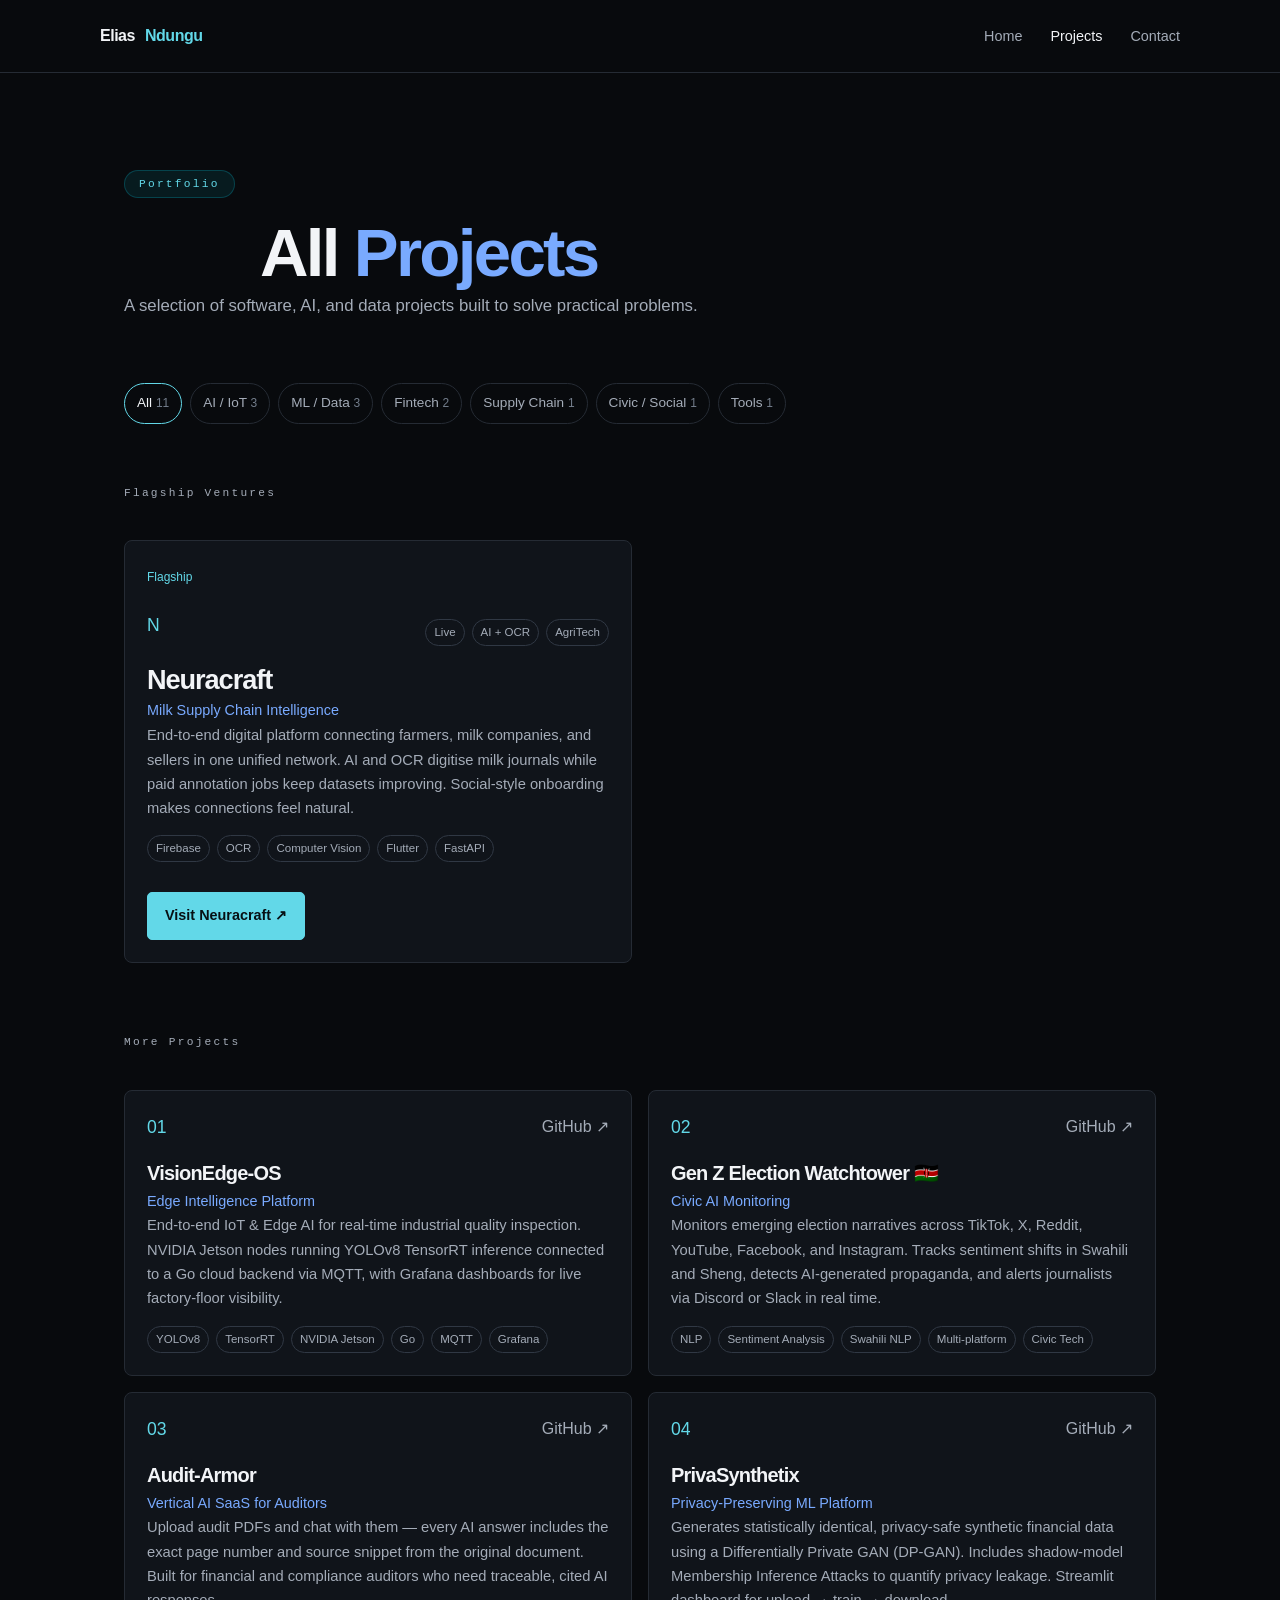
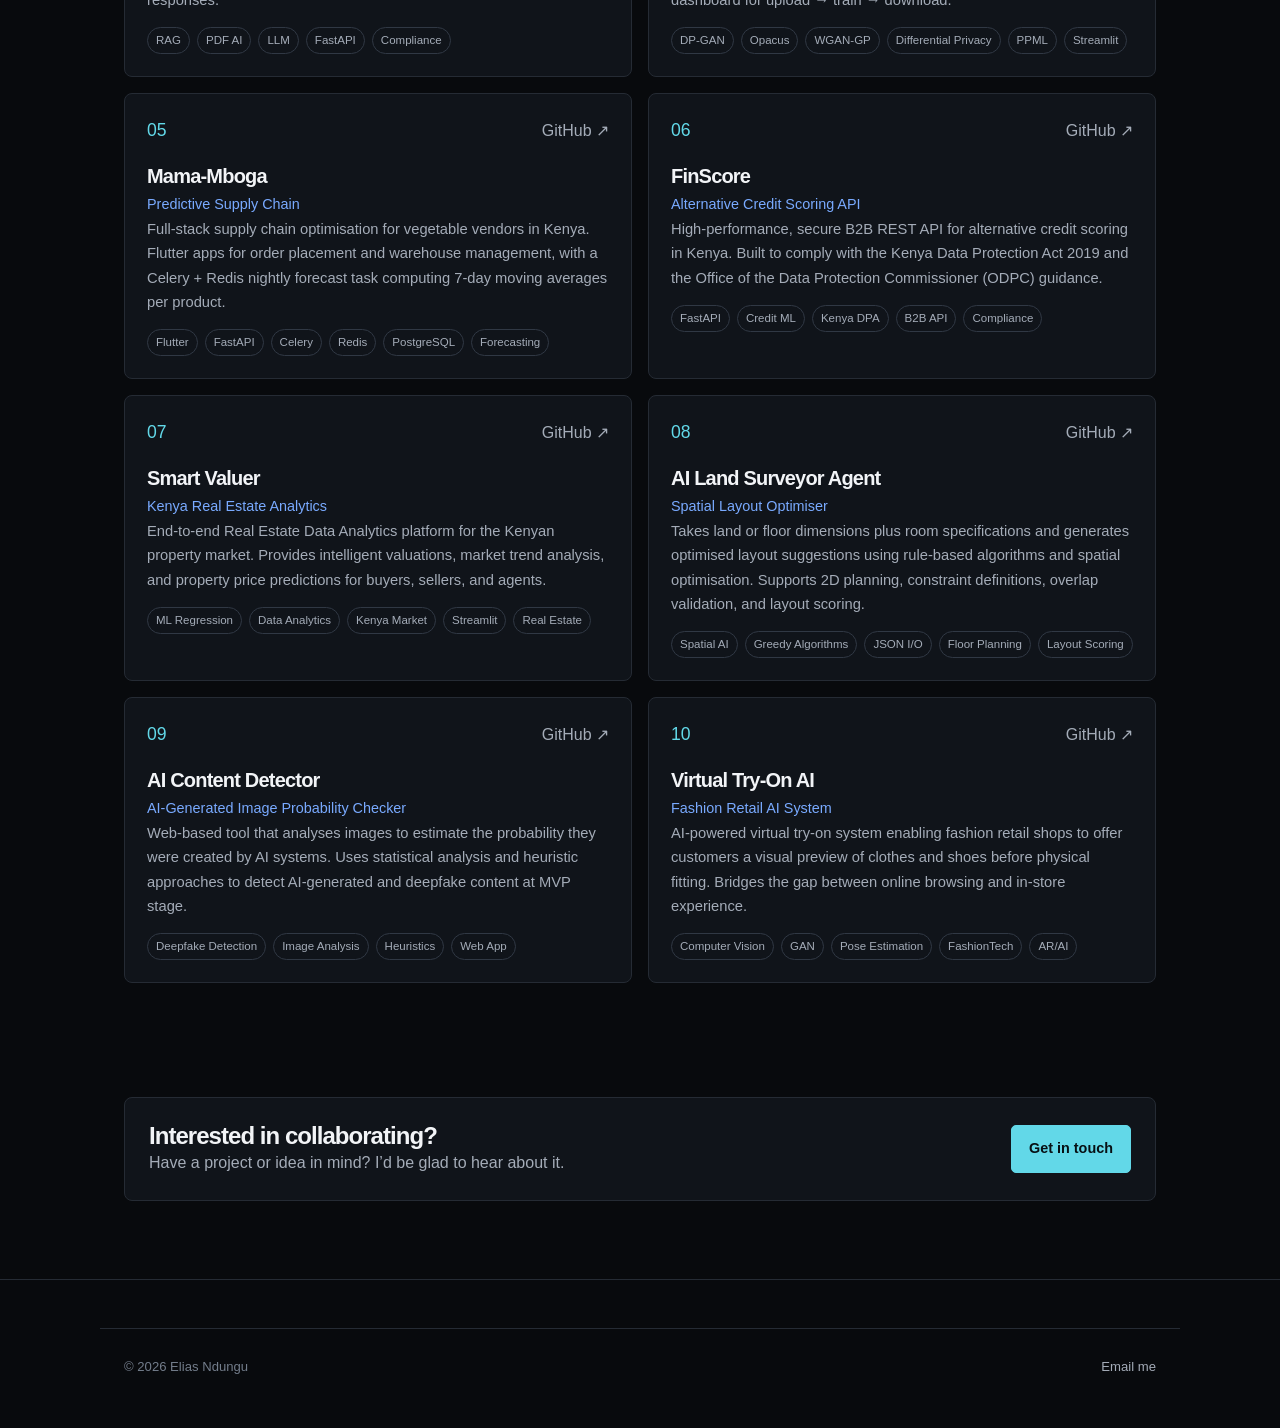
==== commit b23ff6b2: "Remove outdated Neuracraft metrics Center the homepage hero content for a more balanced layout.\n\nC" ====
--- a/projects.html
+++ b/projects.html
@@ -72,24 +72,6 @@
         <h2 class="feat-title">Neuracraft</h2>
         <p class="feat-sub">Milk Supply Chain Intelligence</p>
         <p class="feat-desc">End-to-end digital platform connecting farmers, milk companies, and sellers in one unified network. AI and OCR digitise milk journals while paid annotation jobs keep datasets improving. Social-style onboarding makes connections feel natural.</p>
-        <div class="feat-stats">
-          <div class="fstat">
-            <span class="fstat-num">4</span>
-            <span class="fstat-lbl">Companies</span>
-          </div>
-          <div class="fstat">
-            <span class="fstat-num">400</span>
-            <span class="fstat-lbl">Customers</span>
-          </div>
-          <div class="fstat">
-            <span class="fstat-num">1,600+</span>
-            <span class="fstat-lbl">Farmers</span>
-          </div>
-          <div class="fstat">
-            <span class="fstat-num">50M+</span>
-            <span class="fstat-lbl">KES Disbursed</span>
-          </div>
-        </div>
         <div class="feat-stack">
           <span class="tag tag-cyan">Firebase</span><span class="tag tag-cyan">OCR</span>
           <span class="tag tag-cyan">Computer Vision</span><span class="tag tag-cyan">Flutter</span>
--- a/css/portfolio.css
+++ b/css/portfolio.css
@@ -53,7 +53,7 @@
 
 section { padding: 84px 0; }
 .hero { min-height: 490px; display: flex; align-items: center; padding: 104px 0 96px; }
-.hero-content { max-width: 1080px; }
+.hero-content { max-width: 800px; text-align: center; }
 .narrow { max-width: 720px; }
 .eyebrow {
   margin: 0 0 14px;
@@ -64,12 +64,13 @@
   text-transform: uppercase;
 }
 h1, h2, h3, h4 { color: var(--text-primary); font-family: var(--font-display); letter-spacing: -0.04em; line-height: 1.15; }
-h1 { max-width: 850px; font-size: clamp(2.6rem, 7vw, 5rem); }
+h1 { max-width: 760px; margin-inline: auto; font-size: clamp(2.6rem, 7vw, 5rem); }
 h2 { font-size: clamp(1.8rem, 4vw, 2.8rem); }
 h3 { font-size: 1.5rem; }
 .highlight { color: var(--accent-blue); }
-.hero-sub { max-width: 610px; margin: 24px 0 0; color: var(--text-secondary); font-size: 1.1rem; }
+.hero-sub { max-width: 640px; margin: 24px auto 0; color: var(--text-secondary); font-size: 1.1rem; }
 .hero-actions, .feat-actions, .strip-actions { display: flex; flex-wrap: wrap; gap: 12px; margin-top: 30px; }
+.hero-actions { justify-content: center; }
 .btn {
   min-height: 44px;
   padding: 11px 17px;
